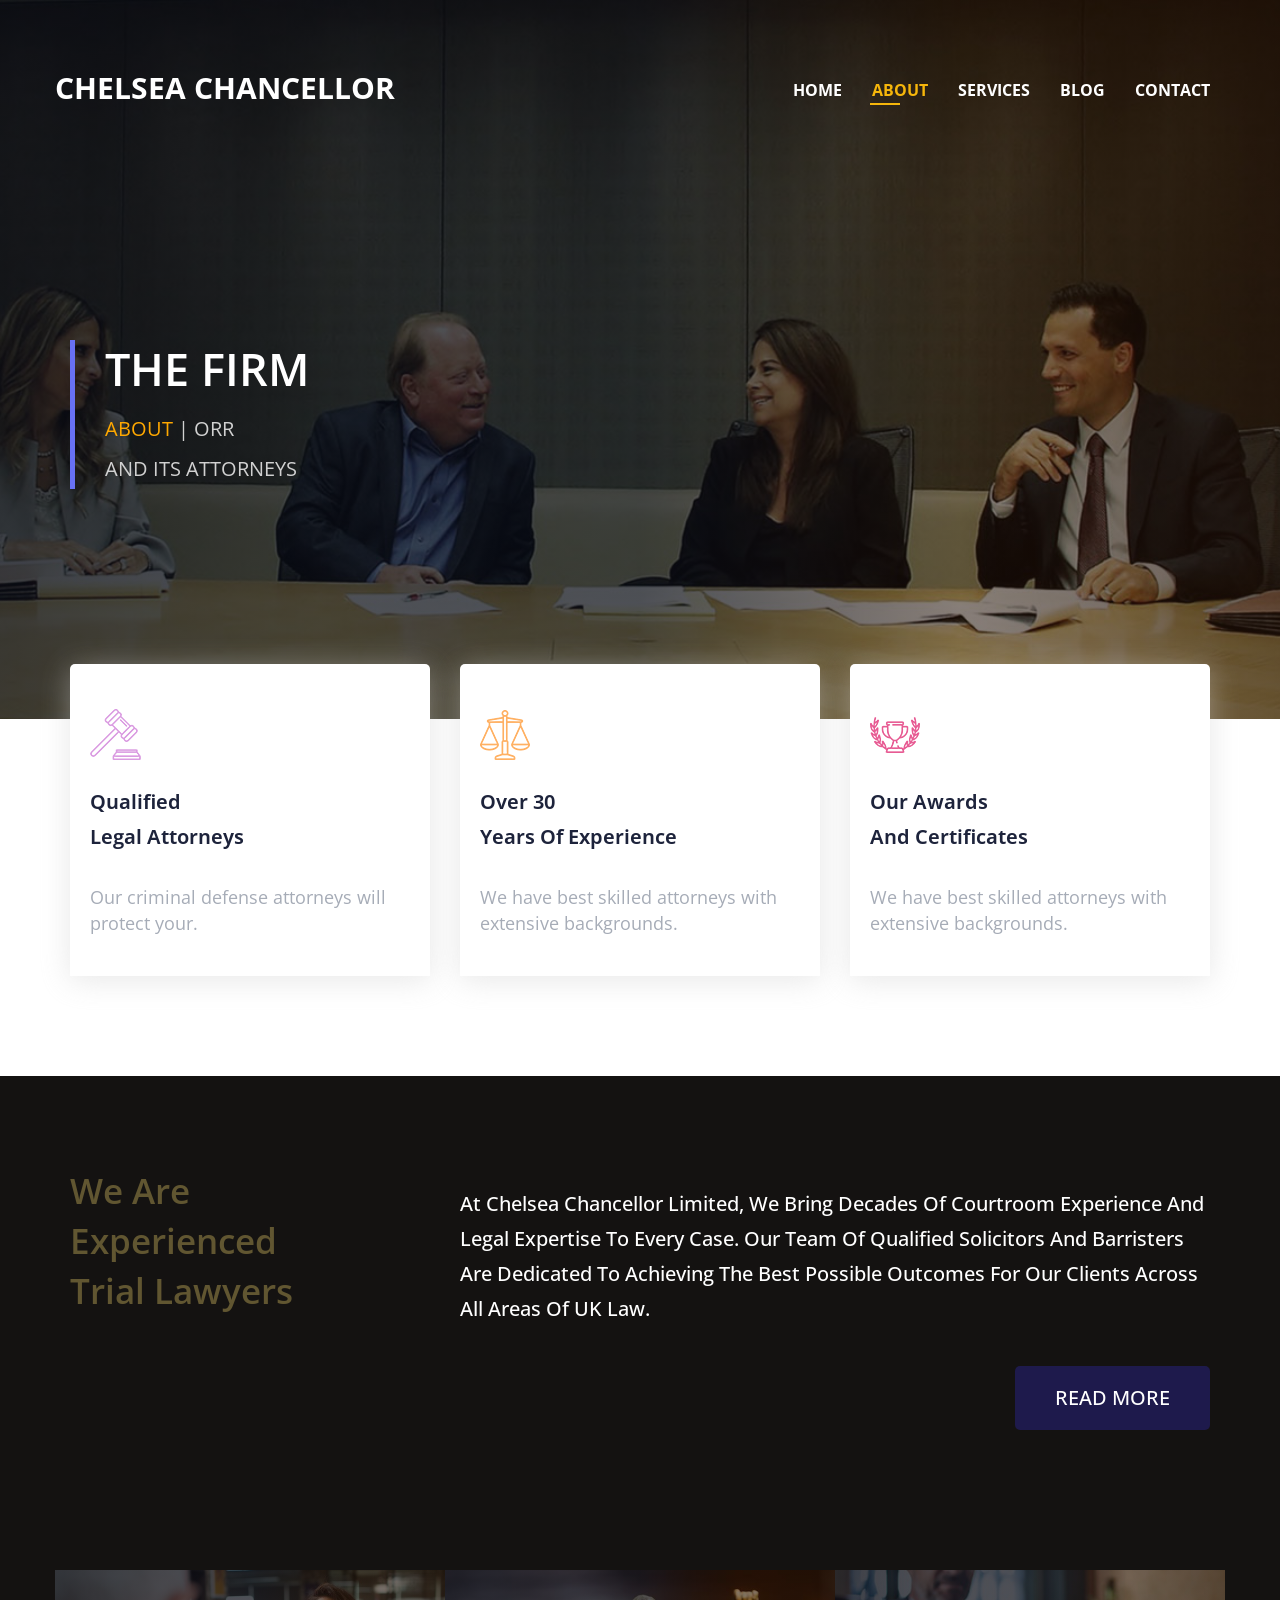
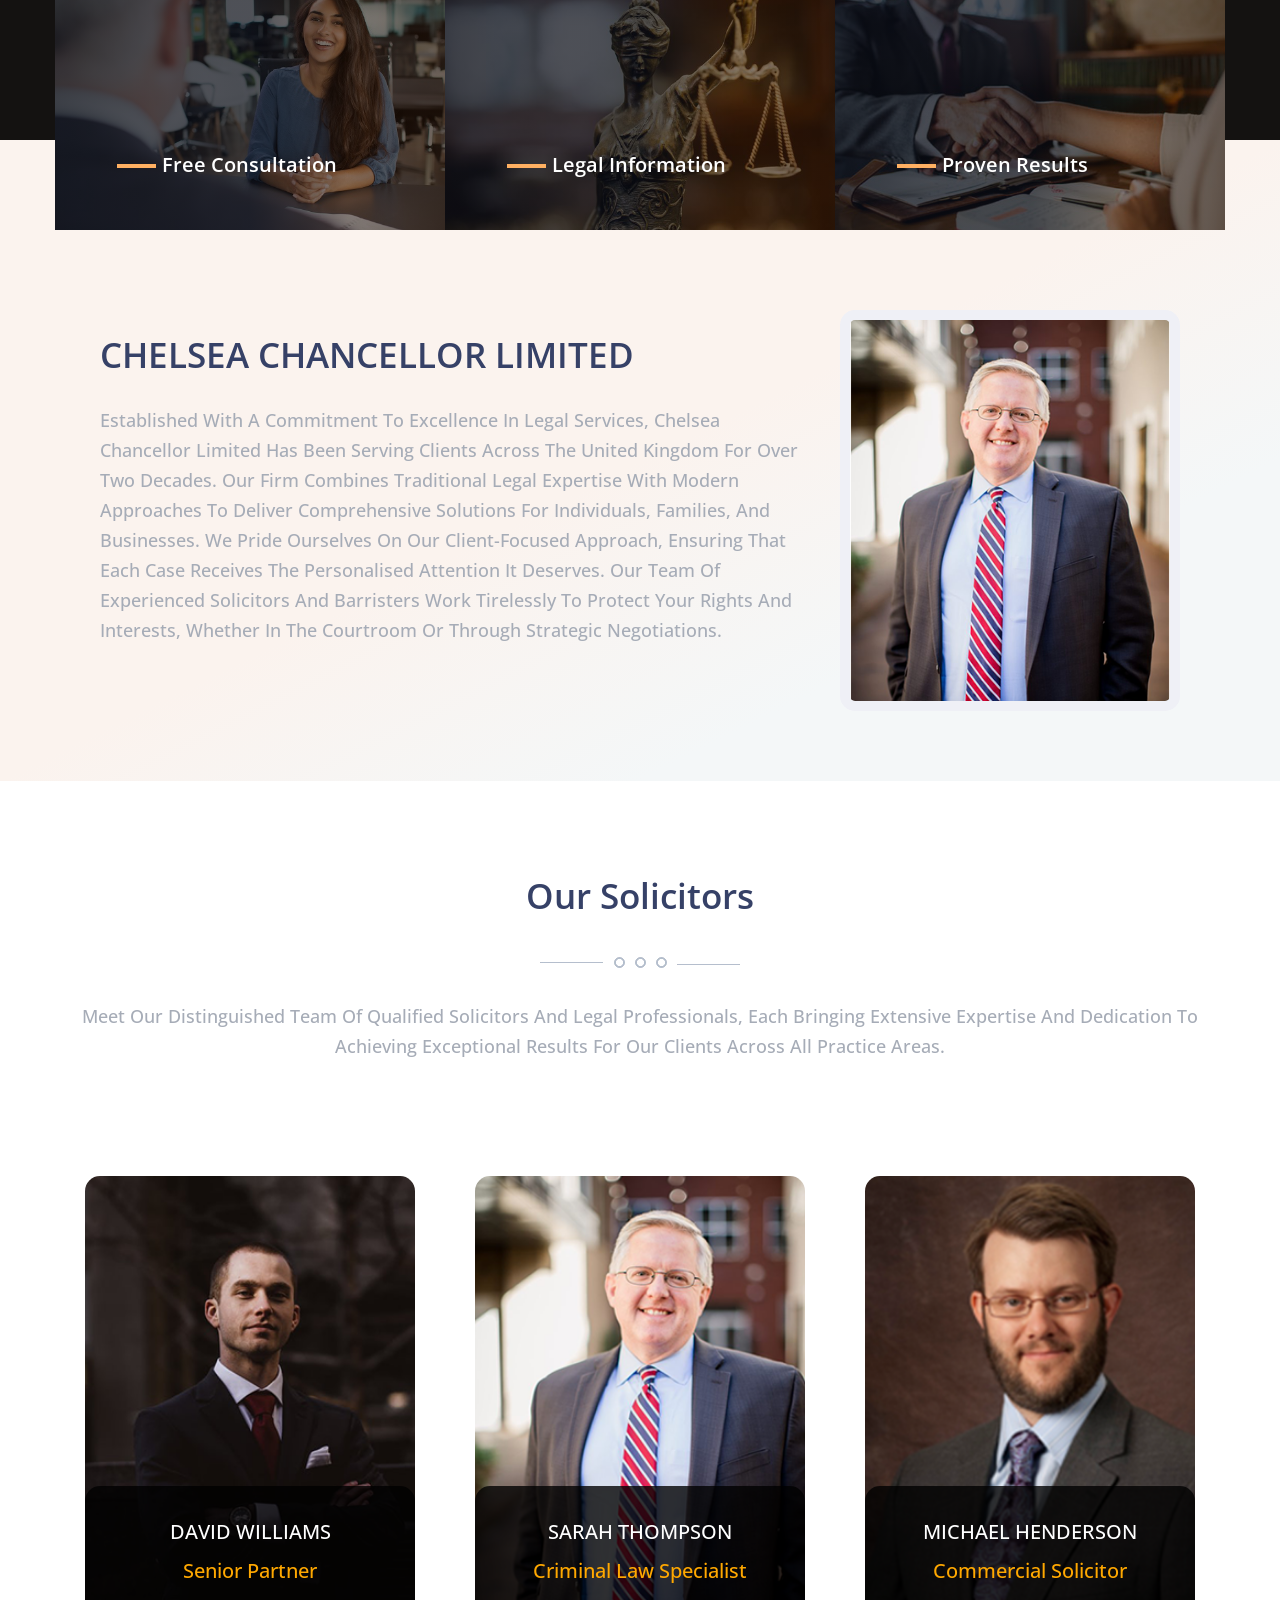
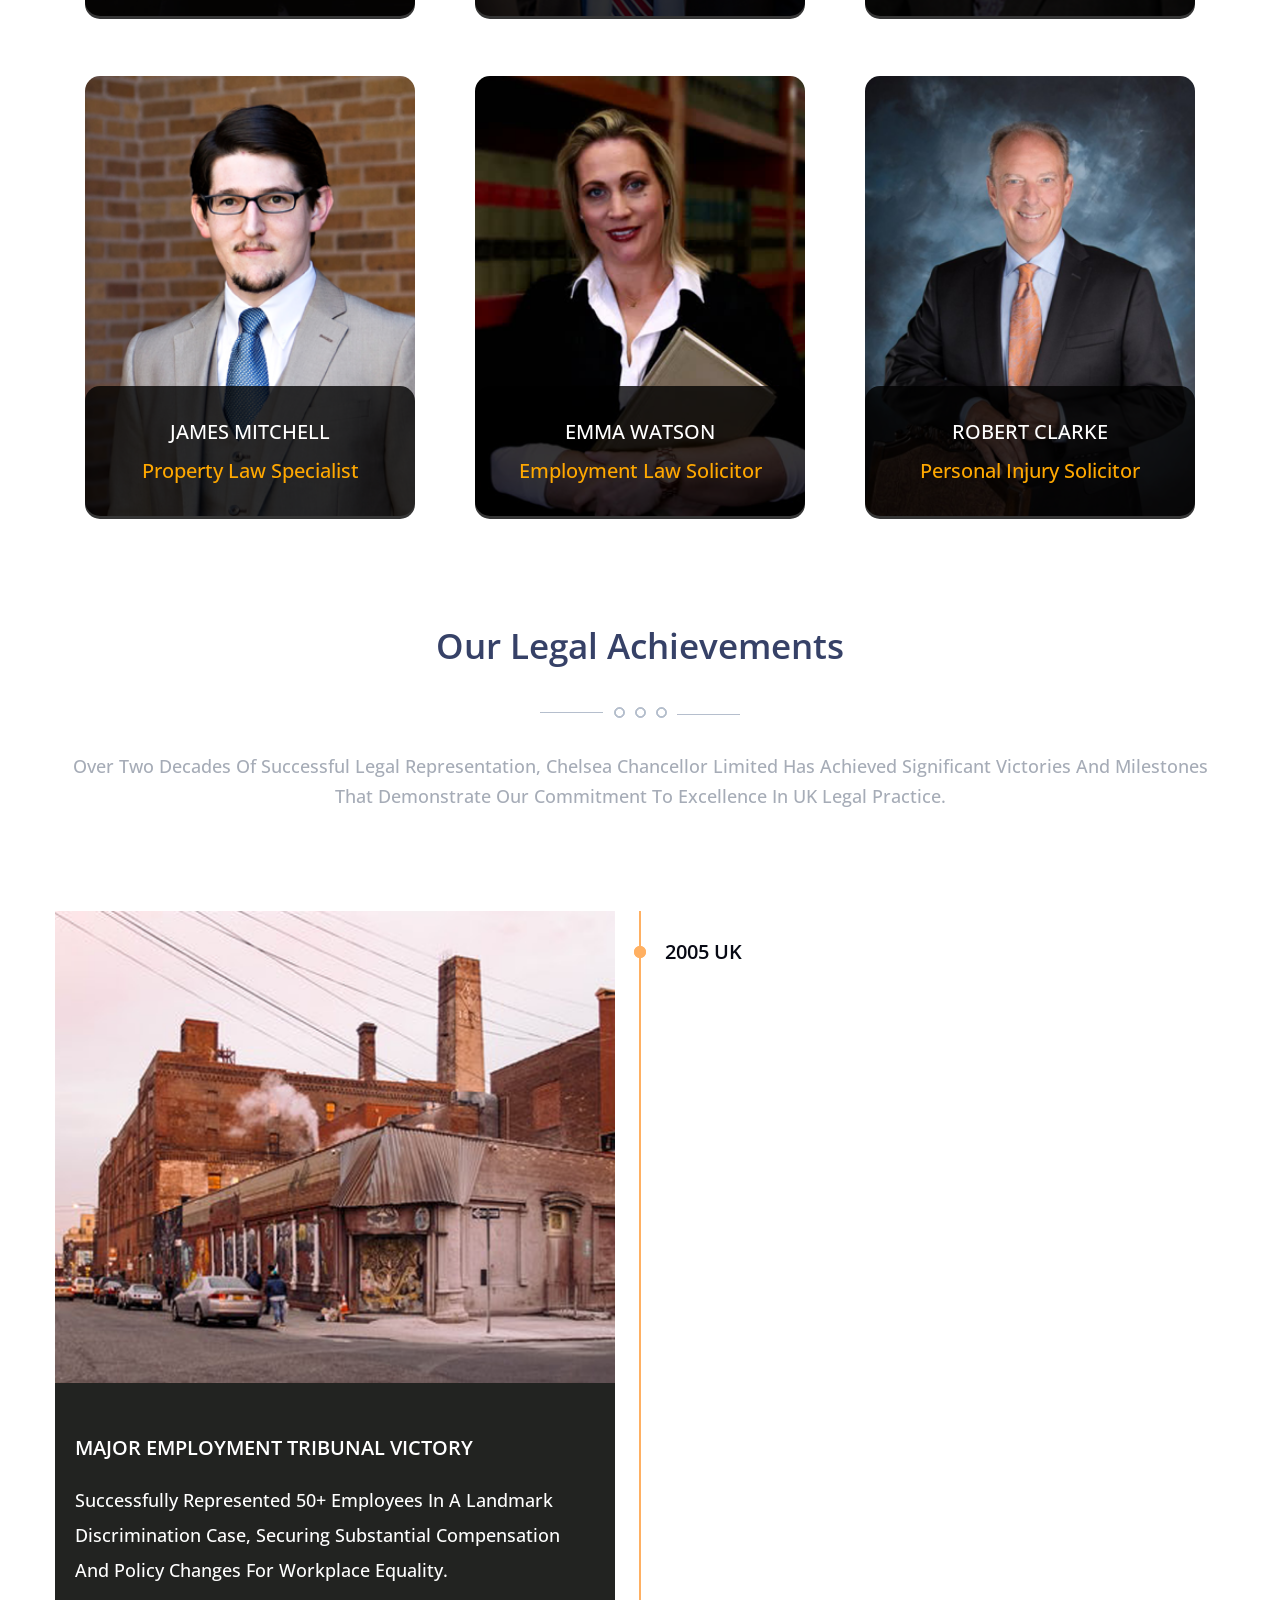
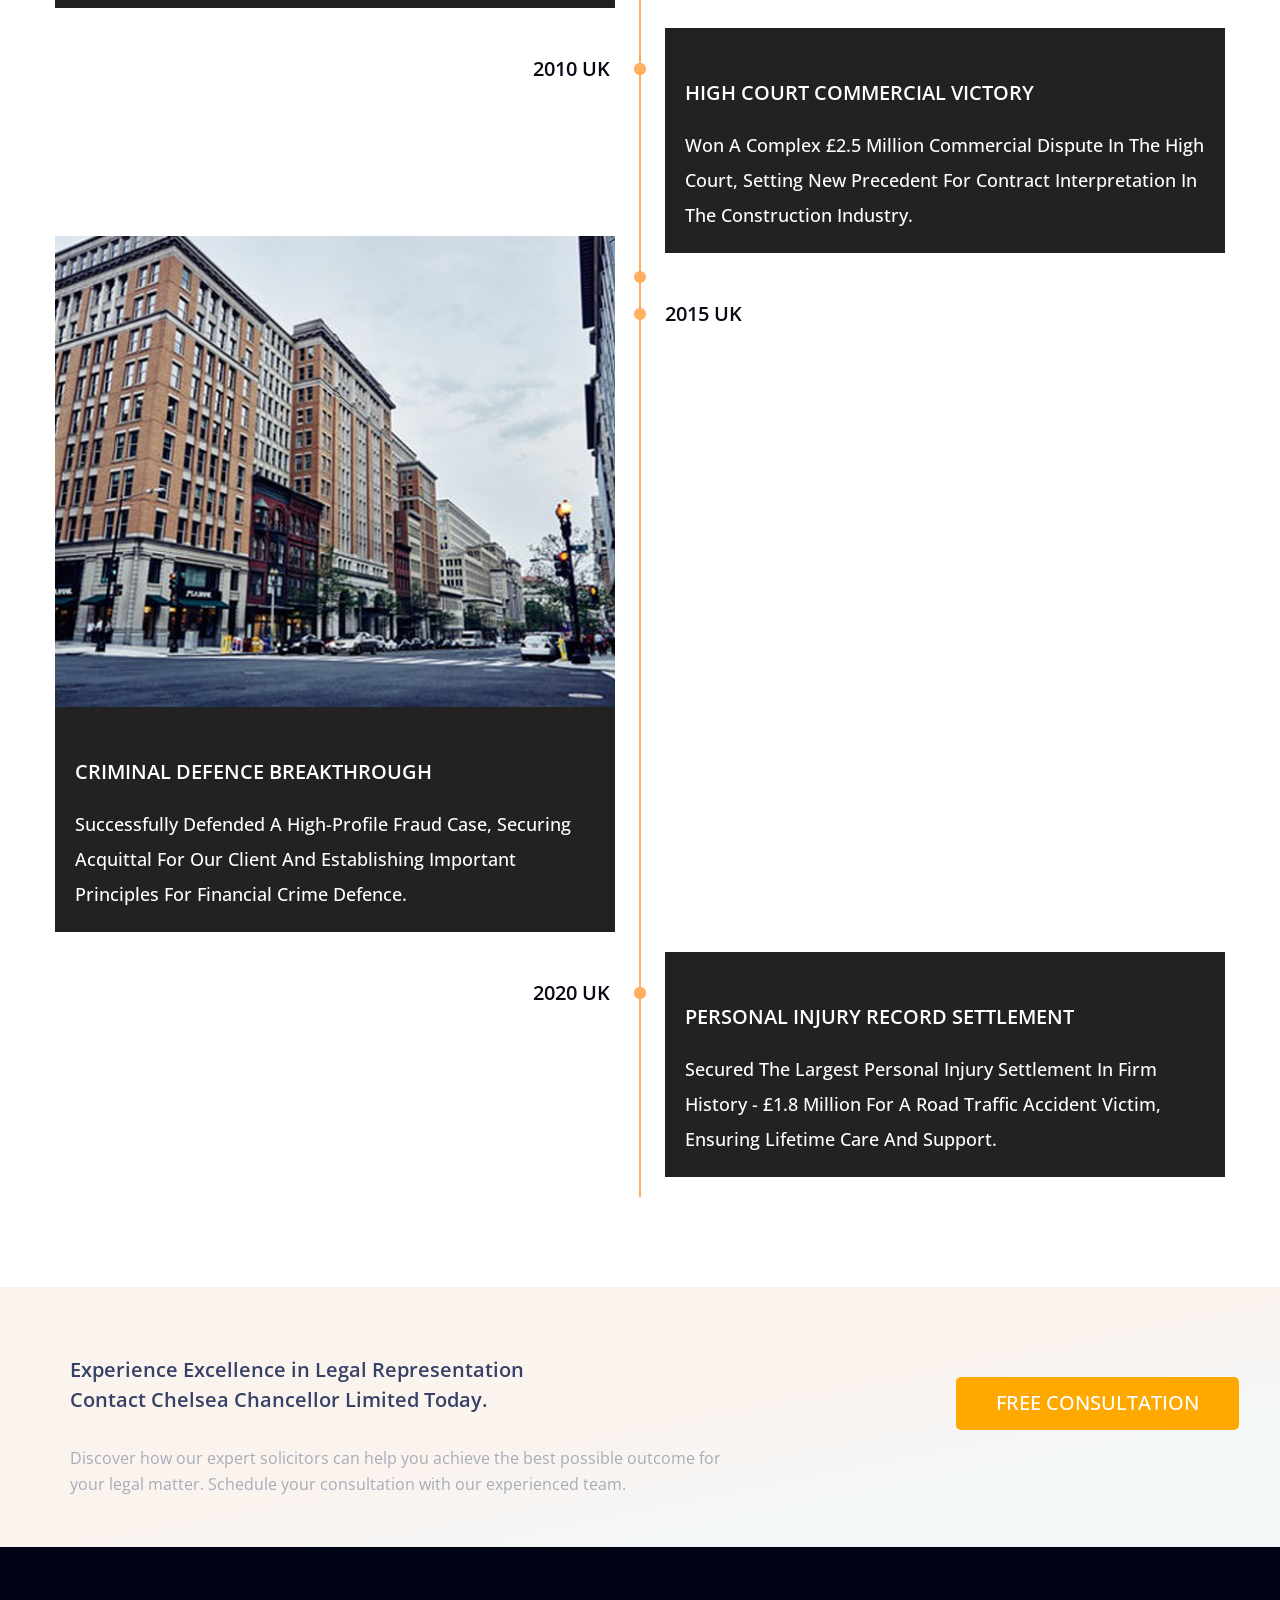
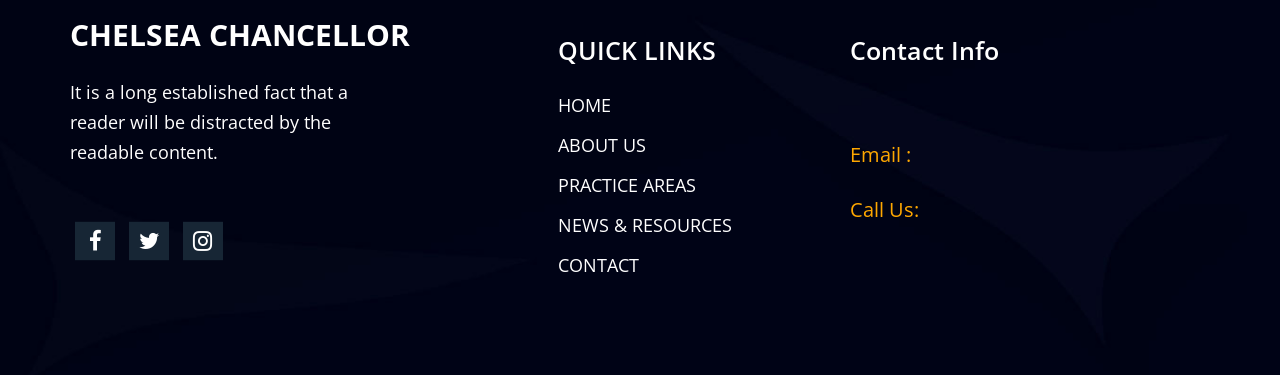
==== about.html @ 81c63d9f "25-11-2025" ====
<!DOCTYPE html>
<html lang="en">
   <head>
      <meta charset="utf-8">
      <meta http-equiv="X-UA-Compatible" content="IE=edge">
      <meta name="viewport" content="width=device-width, initial-scale=1">
      <title>About Page  </title>
      <!-- Favicon -->
      <!-- Bootstrap CSS -->
      <link href="assets/css/bootstrap.min.css" rel="stylesheet">
      <!-- Animate CSS -->
      <link href="assets/vendors/animate/animate.css" rel="stylesheet">
      <!-- Icon CSS-->
      <link rel="stylesheet" href="assets/vendors/font-awesome/css/font-awesome.min.css">
      <!-- Owlcarousel CSS-->
      <link rel="stylesheet" type="text/css" href="assets/vendors/owl_carousel/owl.carousel.css" media="all">
      <!--Template Styles CSS-->
      <link rel="stylesheet" type="text/css" href="assets/css/style.css" media="all" />
      <!-- Navigation Active Styles -->
      <link rel="stylesheet" type="text/css" href="assets/css/navigation-active.css" media="all" />
      <link href="https://fonts.googleapis.com/css?family=Open+Sans:400,400i,600,600i,700,700i,800,800i&amp;subset=cyrillic,cyrillic-ext,greek,greek-ext,latin-ext,vietnamese" rel="stylesheet">
   </head>
   <body>
      <div class="about-banner-img">
         <div class="ovrllay">
            <div id="header-placeholder"></div>
            <!-- #banner start -->
            <section id="banner" class="pb_0" >
               <div class="container ">
                  <div class="row py-70 mb_160">
                     <!-- #banner-text start -->            
                     <div id="banner-text" class="col-md-12 text-c  ">
                        <div class="left-borders">
                           <h5 class="wow fadeInUp main-about_h" data-wow-delay="0.2s" >The Firm</h5>
                           <p  class="banner-text wow fadeInUp main-h3" data-wow-delay="0.8s"><span class="c_yellow"> ABOUT </span>  | ORR <br> AND ITS ATTORNEYS</p>
                        </div>
                     </div>
                     <!-- /#banner-text End -->
                  </div>
               </div>
            </section>
         </div>
      </div>
      <!-- /#banner end -->
      <!-- #service Us Area start -->
      <div  id="about"  >
         <div class="container">
            <div class="row top_service">
               <!--#about-text start --> 
               <div class="who_we_area col-md-4 col-sm-6 wow fadeInUp">
                  <div class="service_banner green-after">
                     <div class=" wow fadeInUp">
                        <img src="assets/images/about-service1.png">
                     </div>
                     <h2 >Qualified <br>Legal Attorneys</h2>
                     <p>Our criminal defense attorneys will protect your.    </p>
                  </div>
               </div>
               <div class="who_we_area col-md-4 col-sm-6  wow fadeInUp">
                  <div class="service_banner pink-after">
                     <div class=" wow fadeInUp">
                        <img src="assets/images/about-service2.png">
                     </div>
                     <h2>Over 30 <br>
                        Years of Experience 
                     </h2>
                     <p>  We have best skilled attorneys with extensive backgrounds.   </p>
                  </div>
               </div>
               <div class="who_we_area col-md-4 col-sm-6  wow fadeInUp">
                  <div class="service_banner purple-after">
                     <div class=" wow fadeInUp">
                        <img src="assets/images/about-service3.png">
                     </div>
                     <h2 > Our Awards <br>
                        and Certificates 
                     </h2>
                     <p>  We have best skilled attorneys with extensive backgrounds.   </p>
                  </div>
               </div>
               <!--#End about-text  --> 
            </div>
         </div>
      </div>
      <!-- End service Us Area -->
      <!-- #Experienced Us Area start -->
      <div  id="about"  class="bg_Consultation pt-70">
         <div class="container">
            <div class="row  ">
               <!--#about-text start --> 
               <div class="who_we_area title text-left col-md-4 col-sm-6 col-4pad wow fadeInUp">
                  <h1 class="c_brown"> We are <br>Experienced <br>Trial Lawyers </h1>
               </div>
               <div class="who_we_area col-md-8  col-sm-6 col-4pad wow fadeInUp">
                  <p class="about-bottom-s c_f  wow fadeInUp" style="visibility: visible; animation-name: fadeInUp;">At Chelsea Chancellor Limited, we bring decades of courtroom experience and legal expertise to every case. Our team of qualified solicitors and barristers are dedicated to achieving the best possible outcomes for our clients across all areas of UK law.</p>
                  <div class="top-contact wow fadeInRight text-right" style="visibility: visible; animation-name: fadeInRight;">
                     <a type="submit" id="#services" href="#services" class="btn btn-default bg_tree wow fadeInUp  js-scroll-trigger " data-wow-delay="0.5s" style="visibility: visible; animation-delay: 0.5s; animation-name: fadeInUp;"> READ MORE</a>
                  </div>
               </div>
            </div>
            <div class="row  mt-50 bottom_service">
               <!--#about-text start --> 
               <div class="who_we_area title text-left p0 Lawyers_one col-md-4 col-sm-6  wow fadeInUp">
                  <div class="ovrllay">
                     <div class="inner_text">
                        <h1><a href="contact.html"> Free Consultation  </a> </h1>
                     </div>
                  </div>
               </div>
               <div class="who_we_area title text-left p0 Lawyers_to col-md-4 col-sm-6 wow fadeInUp">
                  <div class="ovrllay">
                     <div class="inner_text">
                        <h1><a href="contact.html">  Legal Information</a>   </h1>
                     </div>
                  </div>
               </div>
               <div class="who_we_area title text-left p0 Lawyers_tree col-md-4 col-sm-6 wow fadeInUp">
                  <div class="ovrllay">
                     <div class="inner_text">
                        <h1><a href="contact.html">  Proven Results</a>  </h1>
                     </div>
                  </div>
               </div>
            </div>
         </div>
      </div>
      <!-- #Experienced Us Area End -->
      <!-- #About Us Area start -->
      <div  id="about"  class="bg_gradient_team py-70">
         <div class="container">
            <div class="row about_row  py-40">
               <!--#about-text start --> 
               <div class="who_we_area title text-left col-md-8 col-sm-6 col-4pad wow fadeInUp">
                  <h1 class="">CHELSEA CHANCELLOR LIMITED</h1>
                  <p class="about-bottom-s  wow fadeInUp" style="visibility: visible; animation-name: fadeInUp;">Established with a commitment to excellence in legal services, Chelsea Chancellor Limited has been serving clients across the United Kingdom for over two decades. Our firm combines traditional legal expertise with modern approaches to deliver comprehensive solutions for individuals, families, and businesses. We pride ourselves on our client-focused approach, ensuring that each case receives the personalised attention it deserves. Our team of experienced solicitors and barristers work tirelessly to protect your rights and interests, whether in the courtroom or through strategic negotiations.</p>
               </div>
               <div class="who_we_area col-md-4 text-right col-sm-6 col-4pad wow fadeInUp">
                  <img src="assets/images/about-main.png" class="border_img">
               </div>
            </div>
         </div>
      </div>
      <!-- End About Us Area -->
      <!--start team Area -->
      <section class="">
         <div class="container">
            <div class="row text-center  ">
               <div class="title wow fadeInUp">
                  <h1>Our Solicitors</h1>
                  <div class="hed_img"> 
                     <img src="assets/images/headding-img.png">
                  </div>
                  <p>Meet our distinguished team of qualified solicitors and legal professionals, each bringing extensive expertise and dedication to achieving exceptional results for our clients across all practice areas.</p>
               </div>
            </div>
            <div class="row about_row ">
               <div class="col-md-4 col-sm-6 col-xs-12 wow fadeInUp">
                  <div class="blog box-radius">
                     <div class="blog-img">
                        <img src="assets/images/team-2.png" alt="">
                     </div>
                     <div class="team-content">
                        <h3>DAVID WILLIAMS</h3>
                        <p>Senior Partner</p>
                        
                     </div>
                  </div>
               </div>
               <div class="col-md-4 col-sm-6 col-xs-12 col wow fadeInUp" style="visibility: visible; animation-name: fadeInUp;">
                  <div class="blog   box-radius">
                     <div class="blog-img">
                        <img src="assets/images/team-1.png" alt="">
                     </div>
                     <div class="team-content">
                        <h3>SARAH THOMPSON</h3>
                        <p>Criminal Law Specialist</p>
                        
                     </div>
                  </div>
               </div>
               <div class="col-md-4 col-sm-6 col-xs-12 col wow fadeInUp" style="visibility: visible; animation-name: fadeInUp;">
                  <div class="blog   box-radius">
                     <div class="blog-img">
                        <img src="assets/images/team-3.png" alt="">
                     </div>
                     <div class="team-content">
                        <h3>MICHAEL HENDERSON</h3>
                        <p>Commercial Solicitor</p>
                        
                     </div>
                  </div>
               </div>
            </div>
            <div class="row about_row ">
               <div class="col-md-4 col-sm-6 col-xs-12 wow fadeInUp">
                  <div class="blog  box-radius">
                     <div class="blog-img">
                        <img src="assets/images/team-4.png" alt="">
                     </div>
                     <div class="team-content">
                        <h3>JAMES MITCHELL</h3>
                        <p>Property Law Specialist</p>
                        
                     </div>
                  </div>
               </div>
               <div class="col-md-4 col-sm-6 col-xs-12 col wow fadeInUp" style="visibility: visible; animation-name: fadeInUp;">
                  <div class="blog   box-radius">
                     <div class="blog-img">
                        <img src="assets/images/team-6.png" alt="">
                     </div>
                     <div class="team-content">
                        <h3>EMMA WATSON</h3>
                        <p>Employment Law Solicitor</p>
                        
                     </div>
                  </div>
               </div>
               <div class="col-md-4 col-sm-6 col-xs-12 col wow fadeInUp" style="visibility: visible; animation-name: fadeInUp;">
                  <div class="blog  box-radius">
                     <div class="blog-img">
                        <img src="assets/images/team-5.png" alt="">
                     </div>
                     <div class="team-content">
                        <h3>ROBERT CLARKE</h3>
                        <p>Personal Injury Solicitor</p>
                        
                     </div>
                  </div>
               </div>
            </div>
         </div>
      </section>
      <!--End team Area -->
      <!-- #The History Us Area Start -->
      <section class="">
         <div class="container">
            <div class="row text-center  ">
               <div class="title wow fadeInUp">
                  <h1>Our Legal Achievements</h1>
                  <div class="hed_img"> 
                     <img src="assets/images/headding-img.png">
                  </div>
                  <p>Over two decades of successful legal representation, Chelsea Chancellor Limited has achieved significant victories and milestones that demonstrate our commitment to excellence in UK legal practice.</p>
               </div>
            </div>
            <div class="row mt-100">
               <ul class="timeline">
                  <li  class="wow fadeInUp">
                     <div class="timeline-badge">
                        <a><i class="fa fa-circle" id=""></i></a>
                     </div>
                     <div class="timeline-panel">
                        <div class="timeline-body">
                           <img src="assets/images/timeline3.png">
                           
                        </div>
                        <div class="timeline-footer">
                           <h1>
                              Major Employment Tribunal Victory  
                           </h1>
                           <p class="c_f">Successfully represented 50+ employees in a landmark discrimination case, securing substantial compensation and policy changes for workplace equality.</p>
                        </div>
                     </div>
                  </li>
                  <li class="timeline-inverted wow fadeInUp">
                     <div class="timeline-badge">
                        <a><i class="fa fa-circle invert" id=""></i></a>
                     </div>
                     <div class="timeline-panel">
                        <div class="timeline-body">
                          
                           <p class="img_left">2005 UK</p>
                        </div>
                        
                     </div>
                  </li>
                  <li class="wow fadeInUp">
                     <div class="timeline-badge">
                        <a><i class="fa fa-circle" id=""></i></a>
                     </div>
                     <div class="timeline-panel">
                        <div class="timeline-body">
                         
                           <p class="img_top">2010 UK</p>
                        </div>
                        
                     </div>
                  </li>
                  <li class="timeline-inverted  wow fadeInUp">
                     <div class="timeline-badge">
                        <a><i class="fa fa-circle invert" id=""></i></a>
                     </div>
                     <div class="timeline-panel">
                        
                        <div class="timeline-footer">
                           <h1>High Court Commercial Victory</h1>
                           <p class="c_f">Won a complex £2.5 million commercial dispute in the High Court, setting new precedent for contract interpretation in the construction industry.</p>
                        </div>
                     </div>
                  </li>

                   <li  class="wow fadeInUp mt_560">
                     <div class="timeline-badge">
                        <a><i class="fa fa-circle" id=""></i></a>
                     </div>
                    <div class="timeline-panel">
                        <div class="timeline-body">
                           <img src="assets/images/timeline4.png">
                         
                        </div>
                        <div class="timeline-footer">
                           <h1>Criminal Defence Breakthrough</h1>
                           <p class="c_f">Successfully defended a high-profile fraud case, securing acquittal for our client and establishing important principles for financial crime defence.</p>
                        </div>
                     </div>
                  </li>
                  <li class="timeline-inverted wow fadeInUp">
                     <div class="timeline-badge">
                        <a><i class="fa fa-circle invert" id=""></i></a>
                     </div>
                     <div class="timeline-panel">
                        <div class="timeline-body">
                          
                           <p class="img_left">2015 UK</p>
                        </div>
                        
                     </div>
                  </li>

 <li class="wow fadeInUp">
                     <div class="timeline-badge">
                        <a><i class="fa fa-circle" id=""></i></a>
                     </div>
                     <div class="timeline-panel">
                        <div class="timeline-body">
                         
                           <p class="img_top">2020 UK</p>
                        </div>
                        
                     </div>
                  </li>
                  <li class="timeline-inverted  wow fadeInUp">
                     <div class="timeline-badge">
                        <a><i class="fa fa-circle invert" id=""></i></a>
                     </div>
                     <div class="timeline-panel">
                        
                        <div class="timeline-footer">
                           <h1>Personal Injury Record Settlement</h1>
                           <p class="c_f">Secured the largest personal injury settlement in firm history - £1.8 million for a road traffic accident victim, ensuring lifetime care and support.</p>
                        </div>
                     </div>
                  </li>
                  <li class="clearfix no-float"></li>
               </ul>
            </div>
         </div>
      </section>
      <!-- #History Us Area End -->
      <div class="our_partners_area bg_gradient_team">
         <div class="book_now_aera ">
            <div class="container">
               <div class="row book_now">
                  <div class="col-md-7 booking_text">
                     <h4>Experience Excellence in Legal Representation<br> Contact Chelsea Chancellor Limited Today.
                     </h4>
                     <p>Discover how our expert solicitors can help you achieve the best possible outcome for your legal matter. Schedule your consultation with our experienced team.</p>
                  </div>
                  <div class="col-md-5 p0 book_bottun">
                     <div class="col-md-5">
                     </div>
                     <div class="col-md-7">
                        <div class="top-banner wow fadeInRight text-left" style="visibility: visible; animation-name: fadeInRight;">
                           <a href="contact.html" class="btn btn-primary radius-50  wow fadeInUp  js-scroll-trigger" data-wow-delay="0.5s" style="visibility: visible; animation-delay: 0.5s; animation-name: fadeInUp;">Free Consultation</a>
                        </div>
                     </div>
                  </div>
               </div>
            </div>
         </div>
      </div>
      <!--#start Our footer Area -->
      <div id="footer-placeholder"></div>
      <!-- jQuery JS -->
      <script src="assets/js/jquery-1.12.0.min.js"></script>
      <!-- Bootstrap JS -->
      <script src="assets/js/bootstrap.min.js"></script>
   
      <!-- Animate JS -->
      <script src="assets/vendors/animate/wow.min.js"></script>
      <!-- Owlcarousel JS -->
      <script src="assets/vendors/owl_carousel/owl.carousel.min.js"></script>
      <!-- Stellar JS -->
      <!-- Theme JS -->
      <script src="assets/js/theme.min.js"></script>
      <!-- Components Loader JS -->
      <script src="assets/js/components-loader.js"></script>
   </body>
</html>
---- assets/css/style.css ----
/*Color Variables*/
::selection {
    background-color:#99a9bb;
    color: #FFF
}

/*----------------------------------
   1.Start button
------------------------------------*/
.btn{
padding: 18px 40px;
    font-size: 20px;
    font-weight: 500;
    border-radius: 0px;
      display: inline-block;
    border: 0;
     text-transform: uppercase;
     text-decoration: none !important;

}

.btn-default {
   background: #4a53dd !important;
    color: #fff !important;
    border-radius: 5px;
}

.btn-default:hover {
    color: #fff !important;
    background:#ffa800 !important; 
   
}

.btn-primary {
   background: #ffa800 !important;
    color: #fff !important;
    border-radius: 5px;
  }
   
.btn-primary:hover{
    color: #fff !important;
    border-radius:5px;
    background:#4a53dd !important;
}
.radius-50{
  border-radius: 5px !important;
  padding: 12px 40px !important;
}
a:before, a:after, .btn:before, .btn:after, button:before, button:after {
    transition: all 300ms linear 0s;
}


a {
      color: #fff !important;
    text-decoration: none !important;
}

/*----------------------------------
   End button
------------------------------------*/

/*----------------------------------
   2. Headings
------------------------------------*/

/* Section Title*/
.title {
  text-align: center;
  text-transform: uppercase;
}
.title h2  {
    font-size: 30px;
    color: #99a9bb;
 
    font-weight: 550;
    text-transform: capitalize;
}
.pt_banner_30{
  padding-top: 35px !important;
}



.title h4 {

  color: #555555;
  padding-top: 55px;
}
.subtitle h2 {

  color: #222222;
  text-transform: uppercase;
  position: relative;
  margin-bottom: 20px;
}





/*----------------------------------
   4.Prefix Styles
------------------------------------*/
/*Prefix Styles*/
.m0 {
  margin: 0px;
}

.p0 {
  padding:0px;
}

body {
 font-family: 'Open Sans', sans-serif;
  /*Section Fix*/
}

body p {
  font-family: 'Open Sans', sans-serif;
  line-height: 26px;
  color: #555555;
  font-size: 16px;
  margin: 0;
}
body section.row, body header.row, body footer.row {
  margin: 0;
  font-family: 'Open Sans', sans-serif;
}

/*Ancore*/
a, .btn, button {
  outline: none;
  transition: all 300ms linear 0s;
}
a:before, a:after, .btn:before, .btn:after, button:before, button:after {
  transition: all 300ms linear 0s;
}
a:focus, a:hover, .btn:focus, .btn:hover, button:focus, button:hover {
  outline: none;
  text-decoration: none;
  transition: all 300ms linear 0s;
}
.h1, .h2, .h3, .h4, .h5, .h6, h1, h2, h3, h4, h5, h6 {
    font-weight: 700;
}

blockquote {
    display: block;
    -webkit-margin-before: 1em;
    -webkit-margin-after: 1em;
    -webkit-margin-start: 40px;
    -webkit-margin-end: 40px;
}
blockquote, q {
    position: relative;
    padding: 4rem 3rem 3rem;
    text-align: center;
    font-size: 2rem;
    line-height: 1.88;
    border: 1px double rgba(0,0,0,.1);
    margin: 6rem 0;
    display: block;
}
thead, th, td {
    border: 1px solid black;
    padding: 10px;
}
ul li {
    line-height: 30px;
}
ol li {
    line-height: 30px;
}
strong {
    font-weight: 600;
    line-height: 35px;
}
tbody a{
  color:#337ab7 !important;
}
dd, dt {
    line-height: 2.428571;
    }
   
/*--------------------------------------------------*/


/* Header Aera */


.header_aera {
  background:no-repeat !important;
  border-radius: 0;
  border: 0;
  margin: 0;
  
  
      padding: 70px 0px;
  width: 100%;
  z-index: 9999;
  top: 0;
 
}

.header_aera .show {
  height: 80px;
  border-bottom: 1px solid transparent;
}
.header_aera .navbar-header .navbar-brand {
  padding-top:0px !important;
  text-transform:uppercase;
}
.header_aera .navbar-header .navbar-brand img {
  max-width: 100%;
}
.header_aera .navbar-collapse .navbar-nav.navbar-right li a {
  
    text-transform: uppercase;
    padding: 0;
    font-family: 'Open Sans', sans-serif;
    padding-left: 30px;
    color: #fff !important;
    font-size: 16px;
    font-weight: 700;

}
.header_aera .navbar-collapse .navbar-nav.navbar-right li a:hover, .header_aera .navbar-collapse .navbar-nav.navbar-right li a:focus {
  color: #f6b60b;
}
.header_aera .navbar-collapse .navbar-nav.navbar-right li .nav_searchFrom {
  width: 100px;
  background: #f6b60b;
  color: #fff;
  padding: 0;
  text-align: center;
  margin-left: 15px;
}
.header_aera .navbar-collapse .navbar-nav.navbar-right li .nav_searchFrom:hover, .header_aera .navbar-collapse .navbar-nav.navbar-right li .nav_searchFrom:focus {
  color: #222222;
}


.header_aera .navbar-collapse .navbar-nav.navbar-right li.submenu ul li {
  display: block;
}
.header_aera .navbar-collapse .navbar-nav.navbar-right li.submenu ul li a {
  line-height: normal;
  padding: 12px 8px;
  display: block;
}
.header_aera .navbar-collapse .navbar-nav.navbar-right li.submenu ul:before {
  content: "";
  width: 100%;
  height: 5px;
  background: #222222;
  position: absolute;
  top: 0px;
  transform: translateZ(0);
  backface-visibility: hidden;
  transform: scaleX(0);
  transform-origin: 0 50%;
  transition: all 800ms ease-in-out;
}
.header_aera .navbar-collapse .navbar-nav.navbar-right li.submenu ul:after {
  content: "";
  width: 100%;
  height: 5px;
  position: absolute;
  bottom: 0px;
  background: #222222;
  transform: translateZ(0);
  backface-visibility: hidden;
  transform: scaleX(0);
  transform-origin: 100% 50%;
  transition: all 800ms ease-in-out;
}
@media (min-width: 768px) {
  .header_aera .navbar-collapse .navbar-nav.navbar-right li:hover.submenu ul {
    transform: rotateX(0deg);
  }
  .header_aera .navbar-collapse .navbar-nav.navbar-right li:hover.submenu ul:before {
    transform: scaleX(1);
  }
  .header_aera .navbar-collapse .navbar-nav.navbar-right li:hover.submenu ul:after {
    transform: scaleX(1);
  }
}

/* End Header Aera */
/* End header area 2 */
.header_aera_tow {
  background-color: transparent;
  position: relative;
  box-shadow: none;
}
.header_aera_tow .navbar_right_fulid {
  background: #fff;
  height: 100px;
  padding-left: 20px;
  box-shadow: 0px 0px 40px 0px rgba(21, 47, 95, 0.2);
}
.header_aera_tow .navbar_right_fulid:after {
  content: "";
  position: absolute;
  right: 0;
  height: 100px;
  background: #fff;
  width: 30%;
  z-index: -1;
  box-shadow: 0px 0px 40px 0px rgba(21, 47, 95, 0.2);
}
.header_aera_tow .navbar_right_fulid ul.nav.navbar-nav.navbar-right {
  margin-right: 0;
}

.navbar-default .navbar-nav > .open > a, .navbar-default .navbar-nav > .open > a:focus, .navbar-default .navbar-nav > .open > a:hover {
  background-color: transparent;
}

/* header area 2 */
/*--------------------------------------------------*/



/*start banner area 1*/
/*--------------------------------------------------*/
.title-left h1{
    font-size: 35px;
    font-weight: 700;
    color: #364167;
        line-height: 50px;
    text-transform: capitalize;
}
  
.bg-banner-img{
 
    background: rgba(255,255,255,0);
    background-image: url(../images/banner-img.jpg);
    background-repeat: no-repeat;
    background-position: center bottom;
    -webkit-background-size: cover;
    -moz-background-size: cover;
    -o-background-size: cover;
    background-size: cover;
}
.bg_free_img{
    background-image: url(../images/banner-bg-bottom.png);
    background-repeat: no-repeat;
    background-position: center top;
    -webkit-background-size: cover;
    -moz-background-size: cover;
    -o-background-size: cover;
    background-size: cover;
}
.about-banner-img{
  background: rgba(255,255,255,0);
    background-image: url(../images/about-banner-img.jpg);
    background-repeat: no-repeat;
    background-position: center bottom;
    -webkit-background-size: cover;
    -moz-background-size: cover;
    -o-background-size: cover;
    background-size: cover;
}


.service-banner-img{
  background: rgba(255,255,255,0);
    background-image: url(../images/service-banner-img.jpg);
    background-repeat: no-repeat;
    background-position: center bottom;
    -webkit-background-size: cover;
    -moz-background-size: cover;
    -o-background-size: cover;
    background-size: cover;
}
  
.mb-90{
  padding-bottom:140px;

}
.PB_100{
  padding-bottom: 130PX;
}
.py-90{
  padding: 90px 0px;
}
.color-gray{
  color:#dedede;
}
.pb_0{
  padding-bottom: 0px !important;
}



.ovrllay{
    position: relative;
    left: 0;
    top: 0;
    bottom: 0;
    width: 100%;
    height: 100%;
    right: 0;
    background-image: linear-gradient(to right ,#0a0d16c9,#0a0d16b8,#0a0d16b8,#2211078a,#221107ab)!important;

}
.ovrllay-bottom {
    position: relative;
    left: 0;
    top: 0;
    bottom: 0;
    width: 100%;
    height: 100%;
    right: 0;
    background: #000000cf;
}
img{
    vertical-align: middle;
    max-width: 100%;
}
.shap_top{
    font-size: 30px;
    font-weight: 600;
    color: #fff;
    padding-bottom: 30px;
}
.all-text {
    padding: 108px 50px;
}
.shap_bottom{
    font-size: 20px;
    line-height: 30px;
    color: #fff;
}

.left-borders {
    border-left: 5px solid #6871f4;
    padding-left: 30px;
}
.banner-text{
   text-align: left;
    font-size: 20px;
    color: #d1d1d1;
    line-height: 40px;
}
.py-70{
  padding: 70px 0px;
}
.mb-60{
  margin-bottom: 60px;
}



.Attorneys li h1{
    font-size: 20px;
    color: #1c233b;
    font-weight: 600;
    text-transform: uppercase;
}
.Attorneys li{
float: left;
width: 70%;
}
.Attorney li{
float: left;
width:30%;
}
.Attorneys li p{
    font-size: 18px;
    color: #a6acb7;
    line-height: 30px;
        padding-bottom: 30px; 
}

/* DivTable.com */
.divTable{
    display: table;
    width: 100%;
}
.divTableRow {
    display: table-row;
}
.divTableHeading {

    display: table-header-group;
}
.divTableCell, .divTableHead {
   display: table-cell;
    vertical-align: middle;
}
.divTableHeading {
 
    display: table-header-group;
    font-weight: bold;
}
.divTableFoot {
    display: table-footer-group;
    font-weight: bold;
}
.divTableBody {
    display: table-row-group;
}
/*End banner area 1*/
/*--------------------------------------------------*/

/*start servise area */
/*--------------------------------------------------*/
.servise-top{
    text-align: center;
    visibility: visible;
    animation-name: fadeInUp;
    line-height: 80px;
    margin-bottom: 20px;
}
.unify{
    font-weight: 700;
    font-size: 22px;
    text-align: center;
    margin: 25px 0 15px 0;
    text-transform: uppercase;
    line-height: 28px;
    color: #333;
    transition: all 0.3s ease;
}

.button-s{
    display: inline-flex;
    align-items: center;
    font-size: 14px;
    color: #667eea !important;
    background: linear-gradient(45deg, #667eea, #764ba2);
    color: #fff !important;
    font-weight: 600;
    padding: 12px 25px;
    border-radius: 25px;
    text-decoration: none !important;
    text-transform: uppercase;
    letter-spacing: 0.5px;
    transition: all 0.3s ease;
    border: none;
    outline: none;
}

.button-s:hover {
    background: linear-gradient(45deg, #764ba2, #667eea);
    transform: translateY(-2px);
    box-shadow: 0 5px 15px rgba(102, 126, 234, 0.3);
    color: #fff !important;
}

.button-s::after {
    content: '→';
    margin-left: 8px;
    transition: transform 0.3s ease;
}

.button-s:hover::after {
    transform: translateX(3px);
}

/* Modern service card image styling */
.service-1 .servise-top {
    margin-bottom: 25px;
    position: relative;
}

.service-1 .servise-top img {
    width: 70px;
    height: 70px;
    filter: drop-shadow(0 5px 15px rgba(0,0,0,0.1));
    transition: all 0.3s ease;
}

.button-div{
    margin-top: 25px;
}

.service-1{
    padding: 40px 25px;
    background: rgba(255, 255, 255, 0.95);
    backdrop-filter: blur(10px);
    border: 1px solid rgba(255, 255, 255, 0.3);
    transition: all 0.4s ease;
    text-align: center;
    border-radius: 20px;
    position: relative;
    overflow: hidden;
    box-shadow: 0 10px 30px rgba(0, 0, 0, 0.1);
    margin-bottom: 20px;
}

/* Modern gradient accent bar */
.service-1::before {
    content: '';
    position: absolute;
    top: 0;
    left: -100%;
    width: 100%;
    height: 4px;
    transition: all 0.4s ease;
}

.service-1.green-after::before {
    background: linear-gradient(90deg, #667eea, #764ba2);
}

.service-1.pink-after::before {
    background: linear-gradient(90deg, #ff6b6b, #ffa726);
}

.service-1.purple-after::before {
    background: linear-gradient(90deg, #764ba2, #f093fb);
}

.service-s{
      box-shadow: 0px 10px 40px rgba(0,0,0,0.1);
    padding: 40px 25px;
    background: #fff;
    transition: all 0.4s ease;
    text-align: center;
    border-radius: 15px;
    position: relative;
    overflow: hidden;
    border: 1px solid rgba(255,255,255,0.2);
}

.service-s::before {
    content: '';
    position: absolute;
    top: 0;
    left: -100%;
    width: 100%;
    height: 4px;
    background: linear-gradient(90deg, #667eea, #764ba2);
    transition: all 0.4s ease;
}

.service-s:hover::before {
    left: 0;
}

.service-s:hover{
    box-shadow: 0px 20px 60px rgba(0,0,0,0.15);
    transform: translateY(-10px);
    background: #fff;
}

.service-s .servise-top {
    margin-bottom: 25px;
    position: relative;
}

.service-s .servise-top img {
    width: 70px;
    height: 70px;
    filter: drop-shadow(0 5px 15px rgba(0,0,0,0.1));
    transition: all 0.3s ease;
}

.service-s:hover .servise-top img {
    transform: scale(1.1);
}
.Practice{
    font-weight: 700;
    font-size: 22px;
    text-align: center;
    margin: 20px 0 15px 0;
    text-transform: capitalize;
    line-height: 30px;
    color: #333;
    transition: all 0.3s ease;
}

.service-s:hover .Practice {
    color: #667eea;
}

.bottom-s{
    font-size: 16px;
    line-height: 1.6;
    color: #666;
    margin-bottom: 25px;
    transition: all 0.3s ease;
}

.service-s:hover .bottom-s {
    color: #555;
}

.button-buttom{
    display: inline-flex;
    align-items: center;
    background: linear-gradient(45deg, #667eea, #764ba2);
    color: #fff !important;
    padding: 12px 25px;
    border-radius: 25px;
    text-decoration: none !important;
    font-weight: 600;
    transition: all 0.3s ease;
    text-transform: uppercase;
    letter-spacing: 0.5px;
    font-size: 14px;
    border: none;
    outline: none;
}

.button-buttom:hover {
    background: linear-gradient(45deg, #764ba2, #667eea);
    transform: translateY(-2px);
    box-shadow: 0 5px 15px rgba(102, 126, 234, 0.3);
    color: #fff !important;
}

.button-buttom::after {
    content: '→';
    margin-left: 8px;
    transition: transform 0.3s ease;
}

.button-buttom:hover::after {
    transform: translateX(3px);
}

.service-1:hover{
    background: rgba(255, 255, 255, 1);
    box-shadow: 0 20px 60px rgba(0, 0, 0, 0.15);
    transform: translateY(-10px);
}

.service-1:hover::before {
    left: 0;
}

.service-1:hover .button-s{
    color: #667eea !important;
    transform: translateY(-2px);
}

.service-1:hover .unify{
    color: #667eea !important;
}

.service-1:hover .servise-top img {
    transform: scale(1.1);
}
/* Remove old bottom border styling - now using top gradient bars */





.c_yellow{
  color: #ffa800 !important;
}
.btn_yellow{
  background: #ffa800 !important;
}
.contact-map{
        box-shadow: 0px 6px 21px -5px #d3d3d3;
   background:#edf6fb;
    border-radius: 10px;
    transition-duration: 1s;
    float: left;
}
.section-heading.left {
    margin-bottom: 30px;
    text-align: left;
}
.section-heading h4 {
    font-size: 30px;
    line-height: normal;
        position: relative;
        padding-bottom: 20px;
}
.btn-free {
  margin: 60px 0px;
}
.section-heading h4:after {
    content: '';
    display: block;
    width: 100px;
    height: 2px;
    background: #504cf5;
    margin: 0 auto;
    position: absolute;
    left: 0;
    right: 0;
    bottom: 0;
    margin:0px;

}
.top-contact{
  margin-top:20px;
}

.contact-info-section h4 {
    color: #232323;
    font-size: 18px;
    font-weight: 500;
    margin-bottom: 15px;
    line-height: normal;
}
.contact-info-section p {
    color: #999;
    font-size: 15px;
    font-weight: 400;
    margin: 0;
}
.contact-info-section {
    border-bottom: 1px solid #ececec;
    padding: 25px 0;
    margin-bottom: 0;
    -webkit-transition-duration: .5s;
    transition-duration: .5s;
}
.contact-info-section h4 {
    color: #232323;
    font-size: 18px;
    font-weight: 500;
    margin-bottom: 15px;
    line-height: normal;
}
.no-margin-bottom {
    margin-bottom: 0 !important;
    padding-left: 0px !important;
}
.list-style-1 li {
    padding: 5px 0;
}
.contact-info-section p {
    color: #999;
    font-size: 15px;
    font-weight: 400;
    margin: 0;
}
.contact-info-section i {
    width: 25px;
    height: 25px;
    padding-top: 7px;
    border-radius: 50%;
    background: #47588f;
    color: #fff;
    font-size: 12px;
    margin-right: 5px;
    line-height: 11px;
}
strong {
    font-weight: 600;
}
.list-style-2 {
    list-style: none;
    margin: 0;
    padding: 0;
}
.list-style-2 li {
    position: relative;
    padding: 0 0 0 12px;
    margin: 0 0 9px 0;
}
.list-style-2 li:before {
    content: "";
    width: 5px;
    height: 1px;
    background-color: #232323;
    position: absolute;
    top: 12px;
    left: 0;
}
input,
select {
    border: 1px solid #d1d1d1;
    font-size: 14px;
    padding: 8px 15px;
    width: 100%;
    margin: 0 0 15px 0;
    max-width: 100%;
    resize: none;
    height: 50px;
}
textarea{
    border: 1px solid #d1d1d1;
    font-size: 14px;
    padding: 8px 15px;
    width: 100%;
    margin: 0 0 15px 0;
    max-width: 100%;
    resize: none;
    height: 200px;
}

input[type="button"],
input[type="text"],
input[type="email"],
input[type="search"],
input[type="password"],
textarea,
input[type="submit"] {
    -webkit-appearance: none;
    outline: none

}

input:focus,
textarea:focus {
    border-color: #585858;
    outline: none
}

input[type="button"]:focus {
    outline: none
}

select::-ms-expand {
    display: none
}

iframe {
    border: 0
}
.padding-30px-left {
    padding-left: 30px;
}
.list-style-1 li {
    padding: 5px 0;
    list-style-type: none;
}

.map_top_h{
    font-weight: 400;
    font-size: 50px;
    text-align: center;
    color: #364167;
    padding-top: 80px;
    padding-bottom: 100px;
}
.service-1:hover{
    box-shadow: 0 1px 1px 0 rgba(90,122,190,0.1), 0 10px 20px 0 rgba(90,122,190,0.2);

    transition-duration: 1s;
}
.about_row{
  margin-top:100px;
}
.mb_150{
  margin-bottom: 100px; 
}
.font_30{
  font-size: 30px;
  font-weight: 600;
}
.my_20{
  display: none;
}

.p-0{
  padding-left: 0px !important;
}
.pt-0{
  padding-top: 0px !important;
}
.pb-0{
  padding-bottom: 0px !important;
}

.about_h{     font-size: 25px;     color: #90a0b4;     font-weight: 540;
margin: 30px 0px; } 

.about_s2 {
  text-align: left;
    font-size: 25px;
    color: #90a0b4;
    line-height: 40px;
    font-weight: 400;
    margin: 30px 0px;
}

.about_bottom_h{font-size: 20px;     line-height:
35px;color: #90a0b4; padding-right: 15px; 
    text-transform: capitalize;

}
.mt-50{
  margin-top: 50px;
} 
 .my_0{margin:0px !important}

.mr-0{
  margin-right: 0px;
}
.pl-40{
  padding-left: 40px !important;
}
.py-40{
  padding:0px 30px ;
}
.pr-0{
  padding-right: 0px !important;
}




.bg_color{
    background: #9999ff;
}
.bg_color2{
    background: #a3a3ff;
}
.bg_color3{
    background: #b7b7ff;
}


.Solid-Law{

 padding: 30px 10px 40px 60px; 
}

.Solid-Law h1{
    font-size: 25px;
    color: #fff;
    font-weight: 600;
    line-height: 35px;
    text-transform: capitalize;
    margin-bottom:35px;


}
.Solid-Law p {
    font-size: 20px;
    line-height:30px;
    color: #fff;
    margin-bottom: 25px;
}

.Solid-Law a{
    font-size: 20px;
    font-weight: 600;
}

 /*End servise area */


/*--------------------------------------------------*/
/*----------------------------------   


 

/*------------------------------------
.start about_area
------------------------------------*/
.title-lefts h1{
    font-size: 50px;
    font-weight: 900;
    color: #364167;
        line-height: 50px;
    text-transform: capitalize;
}



.bg_gray{
    background: #f4f4fb !important;
    background-image: linear-gradient(to right bottom,#f4f4fb,#f4f4fb,#f4f4fb,#f4f4fb,#f4f4fb)!important;
}

.title-lefts .bottom_h{
    font-size: 20px;
    line-height: 35px;
    color: #37456D;
    margin: 25px 0px;
}
.about-s{
    font-size: 25px;
    color: #37456c;
    font-weight: 600;
    margin-bottom: 25px;
    margin-top:55px;
}
.c_f{
  color: #fff !important;
}
.about-bottom-s{
    font-size: 20px;
    color: #a6acb7;
    line-height: 35px;
   margin:40px 0px;
    font-weight: 500;
    text-transform: capitalize;
}

.bg_blue_img {
    background-color: #01020b !important;
    background: url(../images/bg_video.png) right top no-repeat;
}
.hed_img{
    margin: 30px 0px;
}
.button_about_shadow{
 box-shadow: -1px 5px 10px #888 !important;
}


.about_top-100{
  margin-top: 120px;
}
.contact_bottom_r{
    font-size: 30px;
    color: #3b4a6b;
    font-weight: 540;
   margin-bottom: 30px;
}
label{
    font-size: 16px;
    color: #98a4b2;
    font-weight: 400;
    margin: 10px 0px;
}

.right_icone li {
    list-style: none;
    background: url(../images/right.png) 0 8px;
    background-repeat: no-repeat;
    padding-left: 40px;
    font-size: 18px;
    color: #fff;
    line-height:40px;
    text-transform: capitalize;
}

.services-right{
    padding-top: 40px;
    padding-left: 35px;
    padding-right: 25px;
}

.services-right-text{
    font-size: 22px;
    line-height: 45px;
    color: #90a0b4;
    padding-right: 0px;
    text-transform: capitalize;
}

.owl-dots{
  display: none !important;
}
  
.title h1{
    font-size: 35px;
    font-weight: 600;
    color: #364167;
    line-height: 50px;
    text-transform: capitalize;
}
.title p {
    font-size: 18px;
    line-height: 30px;
    color: #a6acb7;
    font-weight: 500;
    text-transform: capitalize;
    margin-top: 25px;
}

.text-left{
  text-align: left !important;
}


.service_banner{
    padding: 30px 15px 40px 20px;
    background: #fff;
    transition-duration: 1s;
    text-align: left;
       box-shadow: 0px 4px 30px #cccccc78;
        border-top-left-radius: 5px;
            border-top-right-radius: 5px;
}

.service_banner h2{
    font-weight: 650;
    font-size: 20px;
    text-align: left;
    margin: 10px 0;
    text-transform: capitalize;
    line-height: 35px;
    color: #1d233b;
}
.service_banner p{
    color: #a6acb7;
    font-size: 18px;
    padding-top: 20px;
}

.service_banner
{line-height: 80px;
    margin-bottom:45px;}
    .top_service{
    position: relative;
    bottom: 55px;
}

.service_banner.green-after:after {
  background-color: #da9be1;
}
.service_banner:after {
    content: "";
    position: absolute;
    width: 100%;
    height:8px;
    left: 0;
    bottom: 0;
    -webkit-transform-origin: center;
    -moz-transform-origin: center;
    transform-origin: center;
    -webkit-transform: scale(0,1);
    -moz-transform: scale(0,1);
 
    transition: all 0.3s ease 0.0s;
}
.service_banner:hover:after {
    -webkit-transform: scale(1,1);
    -moz-transform: scale(1,1);
    transform: scale(1,1);
    transition: all 0.3s ease 0.0s;
}
.service_banner:hover {
    -webkit-transform: scale(1.05);
    -moz-transform: scale(1.05);
    transform: scale(1.05);
}
.service_banner.pink-after:after {
    background-color:#ffb062;
}
.service_banner.purple-after:after {
    background-color: #e75b93;
}
               
.border_img{
    border: 10px solid #eff0f6;
    border-radius: 15px;
}

.border_img img{
    border-radius: 15px;
}
.bg_Consultation{
  background:#141211;
}
.c_brown{color:#615631 !important;}


.Lawyers_one{
    background: rgba(255,255,255,0);
    background-image: url(../images/s_c.jpg);
    background-repeat: no-repeat;
    background-position: center bottom;
    -webkit-background-size: cover;
    -moz-background-size: cover;
    -o-background-size: cover;
    background-size: cover;
  
}
.Lawyers_to{
    background: rgba(255,255,255,0);
    background-image: url(../images/s_a.png);
    background-repeat: no-repeat;
    background-position: center bottom;
    -webkit-background-size: cover;
    -moz-background-size: cover;
    -o-background-size: cover;
    background-size: cover;
   
}
.Lawyers_tree{
    background: rgba(255,255,255,0);
    background-image: url(../images/s_b.png);
    background-repeat: no-repeat;
    background-position: center bottom;
    -webkit-background-size: cover;
    -moz-background-size: cover;
    -o-background-size: cover;
    background-size: cover;
}

.inner_text h1 {
    font-size:20px;
    font-weight: 600;
    color: #fff;
    line-height: 50px;
    text-transform: capitalize;
}
.inner_text{
    padding-top: 150px;
    padding-bottom: 30px;
    padding-left: 60PX;
}
.inner_text h1::before { 
    content: url(../images/after_img.png);
        position: relative;
    top: -3px;

}
.bottom_service{
  position: relative;
  top:90px;
}
.pt-70{padding-top: 70px;}
.bg_tree{
    background: #1e1a4c !important;
}
/*------------------------------------
.End about_area
------------------------------------*/

/*------------------------------------
.History Us area start 
------------------------------------*/
   
 
 /* -----------------------------------------------
 * Timeline
 * --------------------------------------------- */
 .mt_150{margin-top: 150px;}
 .timeline {
    list-style: none;
    position: relative;
    font-weight: 300;
}
.timeline:before {
    top: 0;
    bottom: 0;
    position: absolute;
    content:" ";
    width: 2px;
    background: #ffb062;
    left: 50%;
    margin-left: -1.5px;
}
.timeline > li {
    margin-bottom: 20px;
    position: relative;
    width: 50%;
    float: left;
    clear: left;
}
.timeline > li:before, .timeline > li:after {
    content:" ";
    display: table;
}
.timeline > li:after {
    clear: both;
}
.timeline > li:before, .timeline > li:after {
    content:" ";
    display: table;
}
.timeline > li:after {
    clear: both;
}
.timeline > li > .timeline-panel {
    width: calc(100% - 25px);
    width: -moz-calc(100% - 25px);
    width: -webkit-calc(100% - 25px);
    float: left;
    border-radius: 5px;
    position: relative;
}

.timeline > li > .timeline-badge {
    color: #ffffff;
    width: 24px;
    height: 24px;
    line-height: 50px;
    text-align: center;
    position: absolute;
    top: 16px;
    right: -12px;
    z-index: 100;
}
.timeline > li.timeline-inverted > .timeline-panel {
    float: right;
}
.timeline > li.timeline-inverted > .timeline-panel:before {
    border-left-width: 0;
    border-right-width: 15px;
    left: -15px;
    right: auto;
}
.timeline > li.timeline-inverted > .timeline-panel:after {
    border-left-width: 0;
    border-right-width: 14px;
    left: -14px;
    right: auto;
}
.timeline-badge > a {
    color: #ffb062 !important;
}

  
.timeline-footer {
    padding:20px;
    background-color:#222321;
}

.timeline > li.timeline-inverted {
    float: right;
    clear: right;
}
.timeline > li:nth-child(2) {
    margin-top:0px;
}
.timeline > li.timeline-inverted > .timeline-badge {
    left: -12px;
}
.no-float {
    float: none !important;
}
.mt_560{
  margin-top:188px;
}

.timeline-footer h1 {
    font-size: 20px;
    font-weight: 600;
    color: #fff;
    line-height: 50px;
    text-transform: uppercase;
}
.timeline-footer p{
    font-size: 18px;
    color: #a6acb7;
    line-height: 35px;
    font-weight: 500;
    text-transform: capitalize;

}

.img_top{
    position: absolute;
    top: 28px;
    right: 5px;
    color: #080a15;
    font-size: 20px;
    font-weight: 600;
    text-transform: uppercase;
    padding-bottom: 5px;
}

.img_left{
    position: absolute;
    top: 28px;
  
      color: #080a15;
    font-size: 20px;
    font-weight: 600;
    text-transform: uppercase;
    padding-bottom: 5px;
}
.mt-100{margin-top:100px;}
@media (max-width: 767px) {
    ul.timeline:before {
        left: 40px;
    }
    ul.timeline > li {
        margin-bottom: 0px;
        position: relative;
        width:100%;
        float: left;
        clear: left;
    }
    ul.timeline > li > .timeline-panel {
        width: calc(100% - 65px);
        width: -moz-calc(100% - 65px);
        width: -webkit-calc(100% - 65px);
    }
    ul.timeline > li > .timeline-badge {
        left: 28px;
        margin-left: 0;
        top: 16px;
    }
    ul.timeline > li > .timeline-panel {
        float: right;
    }
    ul.timeline > li > .timeline-panel:before {
        border-left-width: 0;
        border-right-width: 15px;
        left: -15px;
        right: auto;
    }
    ul.timeline > li > .timeline-panel:after {
        border-left-width: 0;
        border-right-width: 14px;
        left: -14px;
        right: auto;
    }
    .timeline > li.timeline-inverted {
        float: left;
        clear: left;
        margin-top: 30px;
        margin-bottom: 30px;
    }
    .timeline > li.timeline-inverted > .timeline-badge {
        left: 28px;
    }
  }


/*------------------------------------
.History Us area End 
------------------------------------*/




@media screen and (max-width: 990px){
    .pricingTable{ margin-bottom: 25px; }

}

/*End Table   */







/*----------------------------------
   12.our_achievments_area
------------------------------------*/



/*--------------------------------------------------*/

/*----------------------------------
   13.testimonial_area
------------------------------------*/
/* Testimonial Area start */


.bg_testimonial_img { 
    background-image: url(../images/testimonial_bg.png);
    background-repeat: no-repeat;
    background-position: center top;
    -webkit-background-size: cover;
    -moz-background-size: cover;
    -o-background-size: cover;
    background-size: cover;

}


.testimonial_area {
  padding-bottom: 90px;
}
.testimonial_area .testimonial_carosel {
  padding-top: 60px;
}

.testimonial_area .testimonial_carosel .item .media .media-left {
  padding-right: 30px;
}

.testimonial_area .testimonial_carosel .item .media .media-body {
  padding-top: 40px;
}

.testimonial_area .testimonial_carosel .item .media .media-body h6 {
  
  color: #555555;
  padding-top: 5px;
}
.body-slider{
    font-size: 20px;
    font-weight: 500;
    color: #fff;
    text-align: left;
}
.media{
    width: 80px;
    float: left;
    height: 170px;
}
.testimonial_area .testimonial_carosel .item p  {
    color: #cbcfd4;
    max-width: 945px;
    margin: 0 auto;
    font-size: 20px;
    line-height: 35px;
    text-align: left;
    padding-bottom:60px;
}
.testimonial_top{
  font-size: 50px;
  color: #fff;
  font-weight: 600;
  margin-top: 50px;
}






/* End Testimonial Area */





/*----------------------------------
   14.our_partners_area
------------------------------------*/
/* Our Partners Area start */
.bg-parthners{background:#f8f8f8;}
.email_color_site{
  color:#999 !important; 
}

.our_partners_area .book_now_aera {
  
  padding: 50px 0;
}
.our_partners_area .book_now_aera .book_now .booking_text {
  padding-top: 8px;
}
.our_partners_area .book_now_aera .book_now .booking_text h4 {
 
  color: #364167;
    line-height: 30px;
    font-size: 20px;
    font-weight: 600;

}
.our_partners_area .book_now_aera .book_now .booking_text p {
    color: #a6acb7;
    font-size: 16px;
    padding-top: 20px;
}




/* End Our Partners Area */
/*----------------------------------
   14.our_modal_area
------------------------------------*/

.py-200{
 padding: 201px 0px !important;
    padding-bottom: 328px !important;
}
.py-45{
  padding: 40px 0px !important;
}
.py_map_40{
  padding-top: 40px;
  padding-bottom: 0px !important;
}



/*------------------------------------
14.End-modal area
------------------------------------*/

/*------------------------------------
19.Edit-css
------------------------------------*/

/*Edit-css start*/
.top-button {
    margin-top: 10px;
}
.button-n,
a {
    text-decoration: none!important;
    color:#fff !important;
}

.header_aera .navbar-header .navbar-brand{
  padding-top:0px !important;
}
.py-30{
  padding:20px 0px;
}
.tr{
text-align: right;
}
.logo-biss{
  
    color: #fff !important;
    font-size: 30px;
    line-height: 35px;
    font-weight: 700;

}


.what_we_area {
    
    background: #f2e9df !important;
    background-image: linear-gradient(to right bottom, #f2e9df, #c6dae1, #c6dae1, #f2e9df, #f2e9df) !important;
}

section{
  padding: 70px 0px;
}

.main-h{
    font-size: 45px;
    line-height:1.3;
    color: #fff;
    text-align: left;
    font-weight: 600;
    margin-top:-10px;
    margin-bottom: 60px;
    text-transform: capitalize;
    -webkit-animation-delay: 150ms;
    animation-delay: 150ms;
    visibility: visible;
    
}

.main-about_h{
    font-size: 45px;
    line-height:1.3;
    color: #fff;
    text-align: left;
    font-weight: 600;
    text-transform: uppercase;
    -webkit-animation-delay: 150ms;
    animation-delay: 150ms;
    visibility: visible;
    
}
.main-h2{
    font-size: 24px;
  visibility: visible;
    animation-name:fadeInUp;
    font-weight: normal;
    margin-bottom: 30px;
    -webkit-animation-delay: 200ms;
    animation-delay: 200ms;
    visibility: visible;
    animation-name:fadeInUp;
  }
  .main-h3{
visibility: visible;
    animation-name:fadeInUp;
  }

  .slider_area .slider_inner .camera_caption div a {
    font: 700 18px/59px "Roboto", sans-serif;
    width: 180px;
    text-align: center;
    background: #f6b60b;
    display: block;
    text-shadow: none;
    margin: 0 auto;
    outline: none !important;
    box-shadow: none;
    border: 0;
    color: #222222;
    position: relative;
    z-index: 2;
    padding: 0;
}

.top-banner {
    margin-top: 40px;
}
.mt-120{
 padding: 60px 0px 30px 75px;
}


.professional_builder .builder_all .builder i {
   
    color: #9eccfd !important;
  
}

.pb-90{
padding-bottom: 90px;

}

.our_footer_area{
  background-image: url(../images/footer-img.jpg);
    padding-top:70px;
    padding-bottom: 90px;
    background-repeat: no-repeat;
    background-position: center top;
    -webkit-background-size: cover;
    -moz-background-size: cover;
    -o-background-size: cover;
    background-size: cover;

}
.footer-logo{
    max-width: 100%;
    text-align: left;
    height: 100px;
}
.footer-h{
    font-size: 18px;
    color: #fff;
    line-height: 30px;
    margin-top: 25px;
}
.footer-top{
    font-size: 25px;
    color: #fff;
    font-weight: 600;

     margin-bottom: 20px;
}
.footer-menu{
  padding:0px;
  margin:0px;
}
.footer-left-h{
    font-size: 20px;
    color: #fff;
    line-height: 30px;
   
}

.footer-menu li{
    font-size: 18px;
    list-style-type: none;
    line-height: 40px;
    color: #fff;
}
.location li {
    font-size: 20px;
    list-style-type: none;
    line-height: 30px;
    color: #fff;
    margin-bottom: 25px;
}
.location_map li {
    font-size: 20px;
    list-style-type: none;
    line-height: 35px;
    color: #3b4a6b;
    margin-bottom: 25px;
}
.location_map{

  margin:0px;
}
.location li i {
    margin-right:10px;
}
.location_map li i {
    margin-right:10px;
}
.location_map li a {
    margin-right:10px;
    color:#3b4a6b !important;
}

.social:hover {
     -webkit-transform: scale(1.1);
     -moz-transform: scale(1.1);
     -o-transform: scale(1.1);
 }
 .social {
     -webkit-transform: scale(0.8);
     /* Browser Variations: */
     
     -moz-transform: scale(0.8);
     -o-transform: scale(0.8);
     -webkit-transition-duration: 0.5s;
     -moz-transition-duration: 0.5s;
     -o-transition-duration: 0.5s;
    background: #172635;
    padding: 10px;
        width: 50px;
    text-align: center;

 }
 .maps{
  margin-bottom:0px;
 }
#contatti a{
  color: #fff;
  text-decoration: none;
}


 .hero__player{
  height: 450px !important;
 }
iframe{
    width: 100%;
    height:550px;
  }
@media (max-width: 575.98px) {

  
  #contatti .maps iframe{
    width: 100%;
    height: 550px;
  }
 }


@media (min-width: 576px) {

 

   #contatti .maps iframe{
     width: 100%;
     height: 450px;
   }
 }

@media (min-width: 768px) {

 

  #contatti .maps iframe{
    width: 100%;
    height: 850px;
  }
}

@media (min-width: 992px) {


   #contatti .maps iframe{
     width: 100%;
     height: 700px;
   }
}


.comment-wrap {
    overflow: hidden;
    margin-bottom: 10px;
    border: 1px solid #0c487b;
    padding: 30px 20px;
}
.comment-theme{
  float:left;
}
.comment-main-area{
  margin-left:115px;
}
.comment-wrap1 {
    margin-left: 20px;
}
.comment-wrap2{
    margin-left:40px;
}
.sewl-comments-meta h4{
  margin-top: 2.2em;
  text-transform:capitalize;
  font-weight:500;
  font-size: 20px;
}
.comment-area p{
    margin-bottom: 5px;
    color: #000c17;
}

.sewl-comments-meta h4 span {
    font-weight: 400;
    font-size: 13px;
    display: inline-block;
    margin-left: 15px;
    font-style: normal;
}

.comment-image img {
    border-radius: 50%;
    height: 100px;
}




.sewl-form-inputs textarea,.sewl-form-inputs input{
  height:38px;
  width:100%;
      font-size: 16px;
  padding-left:20px;
  margin-bottom:25px;
      border: 1px solid #98a4b2;
   color:#98a4b2; 
    border-radius: 5px;
}
.sewl-form-inputs textarea:focus,.sewl-form-inputs input:focus{
  outline:none;
}
.sewl-form-inputs textarea{
  height:150px;
  padding-top:10px;
  margin-bottom: 40px;
  margin-top: 25px;
}
.mt-30{
  margin-bottom:10px;
}
.mr-15{
  margin-left: 15px;
}
.mb_20{
  margin-bottom: 20px;
}

.form-submit  input:hover{
  background:#0552b1;
  border-color:#0552b1;
}
.sewl-form-inputs {

}


.pb-50{
  padding-bottom: 50px;
}
.form-c{
    display: block;
    height: 6rem;
    padding: 1.5rem 2.4rem;
    border: 0;
    outline: none;
    color: #151515;
    font-size: 1.5rem;
    line-height: 3rem;
    max-width: 100%;
    background: rgba(0, 0, 0, 0.12);
    -webkit-transition: all 0.3s ease-in-out;
    transition: all 0.3s ease-in-out;
}
/*close*/
/*--------------------------------------------------*/

/*
    Multicoloured Hover Variations
*/
 
 #social-fb:hover {
     color: #fff;
     background:#6190ec; 
 }
 #social-tw:hover {
     color: #fff;
     background: #4fd7dc ;
 }

 #social-em:hover {
     color: #fff;
     background: #e06bea;
 }
.bigpixi-footer-social{
  margin-top:50px;
}
/*End Edit-css*/
/*--------------------------------------------------*/


/*------------------18. blog-area start --------------------*/

.blog-img{
  position:relative;
  z-index:99;
  overflow:hidden;
}
.blog-img:before,.blog-img:after{
  position:absolute;
  top:0;
  width:0;
  height:100%;
  background:#000;
  content:"";
  transition:all .5s;
  -webkit-transition:all .5s;
  -moz-transition:all .5s;
  opacity:.5;
}
.blog-img:before{
  left:0;
}
.blog-wrap:hover .blog-img:before{
  width:50%;
}
.blog-img:after{
  right:0;
}
.blog-wrap:hover .blog-img:after{
  width:50%;
}
.blog-meta{
  margin-bottom:10px;
}
.blog-meta ul li{
  display:inline-block;
  margin-right:10px;
}
.blog-meta ul li a{
  color:#555 !important;
}
.blog-meta ul li a:hover{
  color:#296dc1;
}
.blog-meta ul li a i{
  margin-right:3px;
}
.blog-content{
  position:relative;
  padding:20px 20px 30px;
  border-bottom:2px solid #c3c3c3;
}
.blog-content:before,.blog-content:after{
  position:absolute;
  left:0;
  bottom:-2px;
  width:10%;
  height:2px;
  background: #296dc1;
  content:"";
  transition:all .5s;
  -webkit-transition:all .5s;
  -moz-transition:all .5s;
  opacity:.7;
}
.blog-wrap:hover .blog-content:before,.blog-wrap:hover .blog-content:after{
  width:50%;
}
.blog-content:after{
  left:auto;
  right:0;
}
.blog-content h3{
  margin-bottom:15px;
}
.blog-content h3 a{
  font-size:20px;
  text-transform:capitalize;
  color:#555!important; 
}
.blog-content p{
  margin-bottom:20px;
  line-height:24px;
}
.blog-content a.btn-style{
  border:1px solid #296dc1;
}

.blog-img img {
    width: 100%;
    border-radius: 15px;
}
img {
    max-width: 100%;
    height: auto;
}
ul {
    list-style: outside none none;
    margin: 0;
    padding: 0;
}
.blog-body h1 a{
    font-size: 20px;
    color: #1c233b !important;
    font-weight: 700;
    margin:40px 0px;
}
.blog-body p{
    font-size:20px;
    color: #a6acb7;
    line-height: 30px;
    padding-bottom: 30px;
}

.blog-body {
    padding: 10px;
    box-shadow: 0px 4px 30px #dadadaad;
    padding-bottom: 25px;
}
/*------------------18. blog-area end --------------------*/
/*--------------------pagination-wrap start--------------*/
.pricing-page-area{
  padding-top:220px;
}
.pagination-wrap ul{
    margin-top:70px;
    display: flex;
    justify-content: center;
}
.pagination-wrap ul li a{
    height: 45px;
    width: 45px;
    background: transparent;
    line-height: 45px;
    display: block;
    border: 1px solid #4a53dd;
    text-align: center;
    margin-left: -1px;
    color:#333 !important;
    font-size: 18px;
}
.pagination-wrap ul li a:hover,.pagination-wrap ul li.active a{
    background: #4a53dd;
    color: #fff !important;
}
.blog-img img{
    width: 100%;
}
.btn_font_16{
  font-size: 16px;
  text-transform:capitalize;
  padding: 12px 25px;
}


.team-content{
    background:#000000c9;
    padding: 20px;
    text-align: center;
  position: relative;
    bottom: 130px;
    z-index: 9999;
    border-radius: 15px;
}
.box-radius{border-radius:5px; padding:15px;
  height: 400px;
}
.team-content h3 {
  font-size: 20px;
  color: #fff;
  font-weight: 500;
  margin:15px 0px;
}
.team-content p {
  margin:15px 0px;
  font-size: 20px;
  color: #ffa800;
  font-weight: 500;
}

.bg_gradient_team{
    background: #fbf3ee !important;
    background-image: linear-gradient(to right bottom,#fbf3ee,#fbf3ee,#fbf3ee,#f4f7f8,#f4f7f8)!important;
}
.PT-90{
  padding-top: 90PX;
}
.mb_160{
    margin-bottom: 160px;
}
/*--------------------pagination-wrap end--------------*/


/*============================================
            19.blog-details-area start
=============================================*/
.blog-details-img{
    margin-bottom: 40px;
}
.blog-details-content h3{
    margin-bottom: 20px;
}
.blog-details-content p{
    margin-bottom: 25px;
}
.blog-details-content blockquote{
    font-size: 16px;
    font-style: italic;
        background: rgb(39, 40, 156);
    padding: 30px;
    border-left: 5px solid rgb(186, 85, 187);
    margin:35px 0px;
    color: #fff;
    border-top-left-radius: 10px;
    border-bottom-left-radius: 10px;
}
.blog-details-content ul{
    margin-bottom: 30px;
}
.blog-details-content ul li{
    line-height: 30px;
    padding-left: 20px;
    position: relative;
}
.blog-details-content ul li::before,.blog-details-content ul li::after{
    position: absolute;
    left: 0;
    top: 50%;
    width: 6px;
    height: 6px;
    border-radius: 50%;
    background: #2e7ffe;
    content: "";
    transform: translateY(-50%);
    -webkit-transform: translateY(-50%);
    -moz-transform: translateY(-50%);
    z-index: 99;
}
.blog-details-content ul li::after{
    height: 10px;
    width: 10px;
    background: #2e7ffe;
    z-index: 9;
    left: -2px;
}
ol{
  list-style:none;
}
.comment-wrap {
    overflow: hidden;
    margin-bottom: 10px;
    border: 1px solid #f1f1f1;
    padding: 30px 20px;
}
.comment-theme{
  float:left;
}

.comment-wrap1 {
    margin-left: 20px;
}
.comment-wrap2{
    margin-left:40px;
}
.sewl-comments-meta h4{
  text-transform:capitalize;
  font-weight:500;
  margin-top: 0px;
}
.sewl-comments-meta h4 span {
    font-weight: 400;
    font-size: 13px;
    display: inline-block;
    margin-left: 15px;
    font-style: italic;
}
.comment-main{
  margin-bottom:50px;
}
.comment-image img {
    border-radius: 50%;
}
.comment-area p{
    margin-bottom: 5px;
}
.comments-reply a.comment-reply-link{
    font-style: italic;
}
h3.blog-title {
    margin-bottom: 20px;
    position: relative;
    padding-bottom: 5px;
}


.sewl-form-inputs textarea,.sewl-form-inputs input{
  height:50px;
  width:100%;
  border:1px solid #f1f1f1;
  padding-left:20px;
  margin-bottom:20px;
}
.sewl-form-inputs textarea:focus,.sewl-form-inputs input:focus{
  outline:1px solid #296dc1;
}
.sewl-form-inputs textarea{
  height:150px;
  padding-top:10px;
}
.form-submit  input{
  text-transform:uppercase;
  background:#296dc1;
  color:#fff;
  width: auto;
  padding: 10px 25px;
}
.form-submit  input:hover{
  background:#0552b1;
  border-color:#0552b1;
}
/*----------------commingsoon-area start------------------*/
.comming-soon-area {
  height: 500px;
  display: flex;
  flex-direction: column;
  justify-content: center;
}
.comming-soon-wrap h3{
  font-size: 30px;
  margin-bottom: 20px;
}
.comming-soon-wrap p{
  font-size: 16px;
  margin-bottom: 30px;
}
.timer span.cdown {
    display: block;
    float: left;
    width: 24%;
    text-align: center;
    height: 150px;
    display: flex;
    flex-direction: column;
    background: #296dc1;
    justify-content: center;
    color: #fff;
  transform: skewX(25deg);
  -webkit-transform: skewX(25deg);
    -moz-transform: skewX(25deg);
    margin-left: 10px;
}
.timer span.cdown:first-child{
  margin-left: 0px;
}
.timer span.time-count {
    font-size: 40px;
  margin: 0px auto;
    margin-bottom: 10px;
    display: block;
  transform: skewX(-25deg);
  -webkit-transform: skewX(-25deg);
    -moz-transform: skewX(-25deg);
  padding-bottom: 10px;
  width: 100px;
  position: relative;
}
.timer span.time-count::before,.timer span.time-count::after{
  position: absolute;
  left: 25px;
  bottom: 0;
  width: 20px;
  height: 1px;
  background: #fff;
  content: "";
}
.timer span.time-count::after{
  left: 30px;
  bottom: -2px;
}
.timer span.cdown p{
  color: #fff;
  transform: skewX(-25deg);
  -webkit-transform: skewX(-25deg);
    -moz-transform: skewX(-25deg);
  font-size: 18px;
}
.search-sidebar input {
    width: 100%;
    height: 45px;
    background: transparent;
    border: 1px solid #c0dbfd;
    padding-left: 10px;
}
.search-sidebar button {
    position: absolute;
    right: 0;
    width: 45px;
    height: 45px;
    top: 0;
    color: #fff;
    background: #296dc1;
    border: 1px solid #296dc1;
}

/*----------------contact-area start------------------*/

.contact-wrap textarea{
  height: 200px;
}
.contact-wrap button{
  border: 1px solid #999;
  padding: 10px 30px;
}
.contact-wrap ul li{
  padding: 30px 30px;
  background: #296dc1;
  color: #fff;
  position: relative;
  padding-left: 90px;
}
.contact-wrap ul li:nth-child(odd){
  background:#0552b1;
}
.contact-wrap ul li p{
  color: #fff;
}
.contact-wrap ul li i{
  position: absolute;
  left: 35px;
  top: 50%;
  transform: translateY(-50%);
  -webkit-transform: translateY(-50%);
  -moz-transform: translateY(-50%);
  font-size: 35px;
}
.contact-wrap h3{
  text-transform: uppercase;
  margin-bottom: 30px;
}
#googleMap{
  height: 500px;
  width: 100%;
  background: #296dc1;
  margin-top: 100px;
}

/*----------------contact-area End------------------*/

/*-----------------------20.sidebar-style-here-----------------------*/
.search-sidebar form{
    position: relative;
}
.search-sidebar input{
    width: 100%;
    height: 45px;
    background: transparent;
    border: 1px solid #c0dbfd;
    padding-left: 10px;
}
.search-sidebar button{
    position: absolute;
    right: 0;
    width: 45px;
    height: 45px;
    top: 0;
    color: #fff;
    background: #2e7ffe;
    border: 1px solid #2e7ffe;
}
.search-sidebar button:hover{
    background: #0552b1;
    border-color: #0552b1;
}
.sidebar-title{
    position: relative;
    font-size: 22px;
    text-transform: capitalize;
    padding-bottom: 5px;
    margin-bottom: 20px;
}

.category-wrap ul li{
    line-height: 35px;
    border-bottom: 1px solid #f1f1f1;
}
.category-wrap ul li:last-child{
    border-bottom: none;
}
.category-wrap ul li a{
    padding-left: 20px;
    position: relative;
    display: block;
    color:#555 !important;
}
.category-wrap ul li a::before{
    position: absolute;
    left: 0;
    content: "\f101";
    font-family: fontawesome;
    color: #296dc1;
    font-size: 16px;
    top: 0;
}
.related-post ul li{
    overflow: hidden;
    border-bottom: 1px solid #f1f1f1;
    margin-bottom: 10px;
    padding-bottom: 10px;
}
.related-post ul li:last-child{
    border-bottom: none;
    margin-bottom: 10px;
    padding-bottom: 10px;
}
.post-img{
    float: left;
}
.post-info{
    margin-left: 95px;
}
.post-info a {
    font-size: 15px;
    margin-bottom: 10px;
    display: block;
    line-height: 20px;
    color:#555 !important;
}
.post-info p{
    line-height: 20px;
    font-size: 12px;
    color: #296dc1;
}
.archive-wrap ul li{
    line-height: 35px;
}
.archive-wrap ul li a{
    display: block;
    color: #555!important;
}
.tags-wrap ul li{
    display: inline-block;
    margin-right: 5px;
    margin-bottom: 5px;
}
.tags-wrap ul li a{
    display: block;
    padding: 8px 20px;
    border: 1px solid #e1e1e1;
      color: #555!important;

}
.tags-wrap ul li a:hover{
    background: #296dc1;
    color: #fff !important;
}
/*-----------------------20.sidebar-style-here-----------------------*/

/*------------------------------------
21.Responsive
(mxn-width: 1024px)  media query
------------------------------------*/

@media (max-width: 1024px) {
 .video-a {
    position: absolute;
    right: 30px;
    top: 200px;
}}



/*------------------------------------
21.Responsive
(min-width: 768px)  media query
------------------------------------*/
@media (min-width: 768px) {
  .header_aera .navbar-collapse .navbar-nav.navbar-right li.submenu .other_dropdwn {
    margin-right: -122px;
  }
.header_aera .navbar-collapse .navbar-nav.navbar-right li.submenu ul {
  border: none;
  box-shadow: none;
  border-radius: 0px;
  min-width: 190px;
  transition: all 500ms ease-in-out;
  background: #f6b60b;
}
}

@media (min-width: 768px) {
  .header_aera .navbar-collapse .navbar-nav.navbar-right li.submenu ul {
    margin-right: -150px;
    display: block;
    transform: rotateX(-90deg);
    transform-origin: top;
  }
}


/*------------------------------------
21.Responsive
(min-width: 1023px) and (max-width: 1100px)  media query
------------------------------------*/
@media (min-width: 1023px) and (max-width: 1100px) {
.shap_top{
    font-size:25px;
    font-weight: 600;
    color: #fff;
    padding-bottom: 30px;
}
.all-text {
    padding: 108px 50px;
}
.shap_bottom{
    font-size:16px;
    line-height: 30px;
    color: #fff;
}
.about-bottom-s {
    font-size: 19px;

}
}
  
  /*------------------------------------
22.Responsive
(max-width: 767px) media query
------------------------------------*/
@media (max-width: 767px) {
  
section {
    padding: 30px 0px !important;
}
section.bg-banner-img {
    padding-bottom: 100px !important;
}
.bg_blue_img{
  background-image: none; 
}
.row.book_now {
    margin-bottom: 20px;
}

h2.footer-top{
  margin-top: 30px;
}
ul.location{
  margin-top: 40px;
}
.bg_blue_img{
  background-image: none !important;
}
.box-radius{height: auto;}
.col-md-8.text-right.Attorneys{text-align: left;}
.blog-body{margin-bottom: 15px;}
.bottom_service{position: relative;top: 0px;}
.mt_560{margin-top:0px;}
.who_we_area.col-md-6.col-sm-6.col-4pad.wow.fadeInUp{margin-top: 20px;}
.service-s{margin-bottom: 15px;}
.header_aera{
  padding: 30px 0px !important}
.button-banner {
    padding: 18px 30px !important;}
    .title h2{
      padding-top: 0px !important;
    }
.top-banner .button-banner{
      font-size: 12px !important;
    }
.service-1{
margin-bottom:20px;
}


    p.about_bottom_h.mt-50 {
    padding: 0px 10px;
}
.m-s{
  padding:0px !important;
}
button.navbar-toggle {
   background: #ffffff;
    border-color: #ffffff !important;
    color: #fff !important;
}
ol {
    list-style: none;
    padding: 0;
}
.comment-main-area{
  margin-left: 0px;
}
.col-xs-6.pr-0{
  width: 100%;
  padding-right: 15px !important;
}
.pr-0{padding-right: 15px !important;}

.pt-100 {
    padding-top:30px !important;
}
.timeline-badge{display: none;}
.contact-map{
  float: none;
}
.button-left {
    padding: 18px 30px !important;}
.main-h {
    font-size: 30px;
    line-height: 40px;}
  .py-70{
    padding:30px;
  }
  .title h1 {
    font-size: 30px !important;
  }
  .title-left h1 {
    font-size: 30px;
    margin-top: 10px;
  }
  img.posi-r-img{
    bottom: 0;
  }
  .video-a {
    position: absolute;
    right: 20px !important;
    bottom: 10PX !important;
        top: auto !important;
}
.search-sidebar form{
  margin-top: 15px;
}
  .top-banner.wow.fadeInRight.text-right{
    text-align: center;
  }
  .top-banner.wow.fadeInRight.text-left {
    text-align: center;
}
  .navbar-toggle {
    top: 15px;
  }

  .header_aera .navbar-header {
    height: 80px;
  }
  .header_aera .navbar-header .navbar-brand {
    padding-top: 25px !important;
    padding-left: 15px !important;
  }

  .header_aera .navbar-collapse .navbar-nav.navbar-right li a {
    line-height: 45px;

  }
  .navbar-default .navbar-collapse, .navbar-default .navbar-form{
        background: #000 !important;
  }
  .header_aera .navbar-collapse .navbar-nav.navbar-right li a:hover, .header_aera .navbar-collapse .navbar-nav.navbar-right li a:focus {

  background-color:#464646 !important;
}

  .header_aera .navbar-collapse .navbar-nav.navbar-right li.submenu ul {
    padding-left: 30px;
    background-color: transparent;
  }

  

  .slider_inner.camera_wrap {
    height: 500px !important;
  }

  

}

  /*------------------------------------
23.Responsive
(max-width: 480px) media query
------------------------------------*/
@media (max-width: 480px) {
  .bg-about-img{
    background-image: none;
  }
  .right_icone li{
    text-align: center; 
    background-image: none !important;
    padding-left: 0px;
  }
  .my_20{
    display: block;
    margin: 20px 0px;
    text-align: center;
  }
  .text-left {text-align: center !important;}
  .owl-stage-outer{text-align: center;}
  .py-70{
    padding: 5px;
  }
  .all-text{
    padding: 0px;
  }
  .owl-nav{
    display: none !important;
  }
  .owl-dots {
    display:block !important;
}
  .back-shap{
    margin-top: 10px;
    top: 0;
    padding: 70px 0px;
    background-size: contain;
}
.shap_bottom {
    font-size: 15px;
    line-height: 23px;
    color: #fff;
    padding-left:30px;
  
}
.about-right h1 {
    font-size:30px;
    padding-top:10px;
    }
    .about_top-400 {
    margin-top: 30px;
}

.banner-text {
    text-align: center;
    line-height: 30px;
}

.service-1{
margin-bottom: 15px;
}
.clip-polygon{
  clip-path:none !important;
  -webkit-clip-path:none !important;
}
.clip-right{
  clip-path:none !important;
  -webkit-clip-path:none !important;
      background: url(../images/s-left.png)center top no-repeat;
      margin-top: 15px;
}
.p-0 {
    padding: 15px !important;
}
.testimonial_area .testimonial_carosel .item .media {
    max-width: 112px !important;
    }
    .testimonial_area .testimonial_carosel .item .media .media-left{padding: 0px;}
.services-right{
  padding: 0px !important;
}
.shap_top  {
    padding-left: 15px;
    font-size: 22px;
    font-weight: 600;
    padding-left:30px;
    color: #fff;
    padding-bottom: 5px;
    margin-bottom: 4px;
}
.row.text-left.box-s{padding: 15px;}
.title-left.wow.fadeInUp{
  padding:15px;
}
img.posi-r-img{
  margin-top: 15px;
}
.row.about_row.py-40{
  margin-top: 0px;
}

  }

@media (max-width: 1024px) {
 .button-left {
    padding: 18px 35px;
  }

  .radius-50 {
    padding:12px 18px !important;
  }
  .title h1 {
    font-size: 30px;
  }
  .bg_blue_img {
    background-color: #01020b !important;
    background: url(../images/bg_video-c.png) right top no-repeat;
}
}

@media (min-width: 767px) {
 .navbar-brand {
  
    padding: 25px 0px !important;
}


}
/*------------------------------------
24.Responsive End
(max-width: 480px) media query
------------------------------------*/













/* Active Navigation Item Styles */
.header_aera .navbar-collapse .navbar-nav.navbar-right li.active a,
.header_aera .navbar-collapse .navbar-nav.navbar-right li a.active {
    background: transparent;
    position: relative;
}

.header_aera .navbar-collapse .navbar-nav.navbar-right li.active a::after,
.header_aera .navbar-collapse .navbar-nav.navbar-right li a.active::after {
    content: "";
    position: absolute;
    bottom: -5px;
    left: 50%;
    transform: translateX(-50%);
    width: 30px;
    height: 2px;
    background: #f6b60b;
}

/* Ensure active state is maintained on hover */
.header_aera .navbar-collapse .navbar-nav.navbar-right li.active a:hover,
.header_aera .navbar-collapse .navbar-nav.navbar-right li.active a:focus 
{

}

/* Service Highlights Section */
#service-highlights {
    background: linear-gradient(135deg, #f8faff 0%, #e8f2ff 50%, #f0f6ff 100%);
    position: relative;
    border-top: 1px solid rgba(102, 126, 234, 0.1);
    border-bottom: 1px solid rgba(102, 126, 234, 0.1);
}

#service-highlights::before {
    content: '';
    position: absolute;
    top: 0;
    left: 0;
    right: 0;
    bottom: 0;
    background: linear-gradient(45deg, rgba(102, 126, 234, 0.03), rgba(118, 75, 162, 0.03));
    z-index: 1;
}

#service-highlights .container {
    position: relative;
    z-index: 2;
}

.service-highlight-card {
    background: rgba(255, 255, 255, 0.95);
    border-radius: 15px;
    padding: 40px 30px;
    text-align: center;
    height: 100%;
    box-shadow: 0 10px 30px rgba(0, 0, 0, 0.1);
    transition: all 0.3s ease;
    backdrop-filter: blur(10px);
    border: 1px solid rgba(255, 255, 255, 0.2);
}

.service-highlight-card:hover {
    transform: translateY(-10px);
    box-shadow: 0 20px 50px rgba(0, 0, 0, 0.15);
    background: rgba(255, 255, 255, 1);
}

.service-icon {
    width: 80px;
    height: 80px;
    margin: 0 auto 25px;
    border-radius: 50%;
    display: flex;
    align-items: center;
    justify-content: center;
    font-size: 32px;
    color: #fff;
    transition: all 0.3s ease;
}

.criminal-law .service-icon {
    background: linear-gradient(45deg, #667eea, #764ba2);
}

.commercial-law .service-icon {
    background: linear-gradient(45deg, #f093fb, #f5576c);
}

.property-law .service-icon {
    background: linear-gradient(45deg, #4facfe, #00f2fe);
}

.service-highlight-card:hover .service-icon {
    transform: scale(1.1);
    box-shadow: 0 10px 25px rgba(0, 0, 0, 0.2);
}

.service-highlight-card h2 {
    font-size: 24px;
    font-weight: 700;
    color: #333;
    margin-bottom: 20px;
    line-height: 1.3;
}

.service-highlight-card p {
    color: #666;
    font-size: 16px;
    line-height: 1.6;
    margin-bottom: 30px;
}

.service-cta {
    display: inline-flex;
    align-items: center;
    background: #333;
    color: #fff !important;
    padding: 12px 25px;
    border-radius: 30px;
    text-decoration: none !important;
    font-weight: 600;
    transition: all 0.3s ease;
    text-transform: uppercase;
    letter-spacing: 0.5px;
    font-size: 14px;
}

.service-cta:hover {
    background: #f6b60b;
    transform: translateX(5px);
    color: #fff !important;
}

.service-cta i {
    margin-left: 8px;
    transition: transform 0.3s ease;
}

.service-cta:hover i {
    transform: translateX(3px);
}

/* Responsive adjustments */
@media (max-width: 768px) {
    .service-highlight-card {
        padding: 30px 20px;
        margin-bottom: 30px;
    }
    
    .service-icon {
        width: 60px;
        height: 60px;
        font-size: 24px;
    }
    
    .service-highlight-card h2 {
        font-size: 20px;
    }
}
---- assets/css/navigation-active.css ----
/* Active Navigation Item Styles */
.header_aera .navbar-collapse .navbar-nav.navbar-right li.active a,
.header_aera .navbar-collapse .navbar-nav.navbar-right li a.active {
    color: #f6b60b !important;
    background: transparent;
    position: relative;
}

.header_aera .navbar-collapse .navbar-nav.navbar-right li.active a::after,
.header_aera .navbar-collapse .navbar-nav.navbar-right li a.active::after {
    content: "";
    position: absolute;
    bottom: -5px;
    left: 50%;
    transform: translateX(-50%);
    width: 30px;
    height: 2px;
    background: #f6b60b;
}

/* Ensure active state is maintained on hover */
.header_aera .navbar-collapse .navbar-nav.navbar-right li.active a:hover,
.header_aera .navbar-collapse .navbar-nav.navbar-right li.active a:focus {
    color: #f6b60b !important;
}
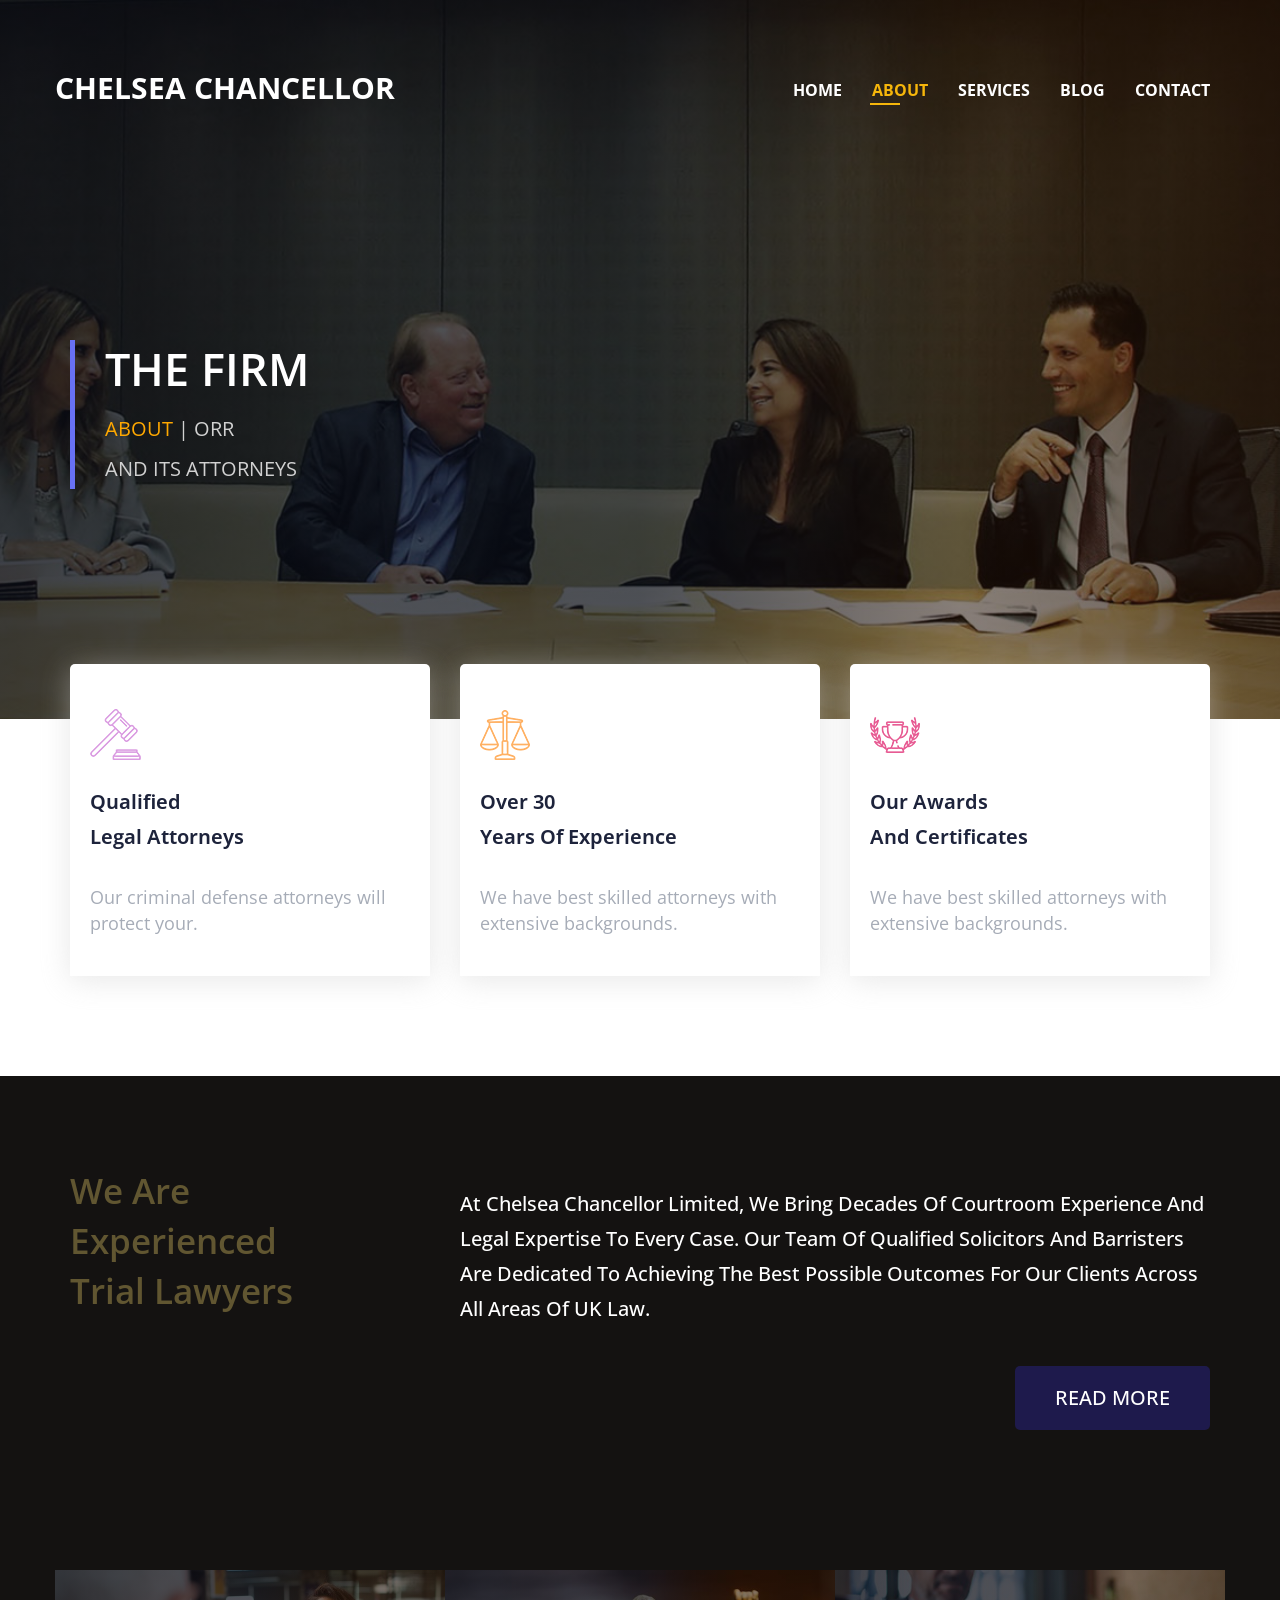
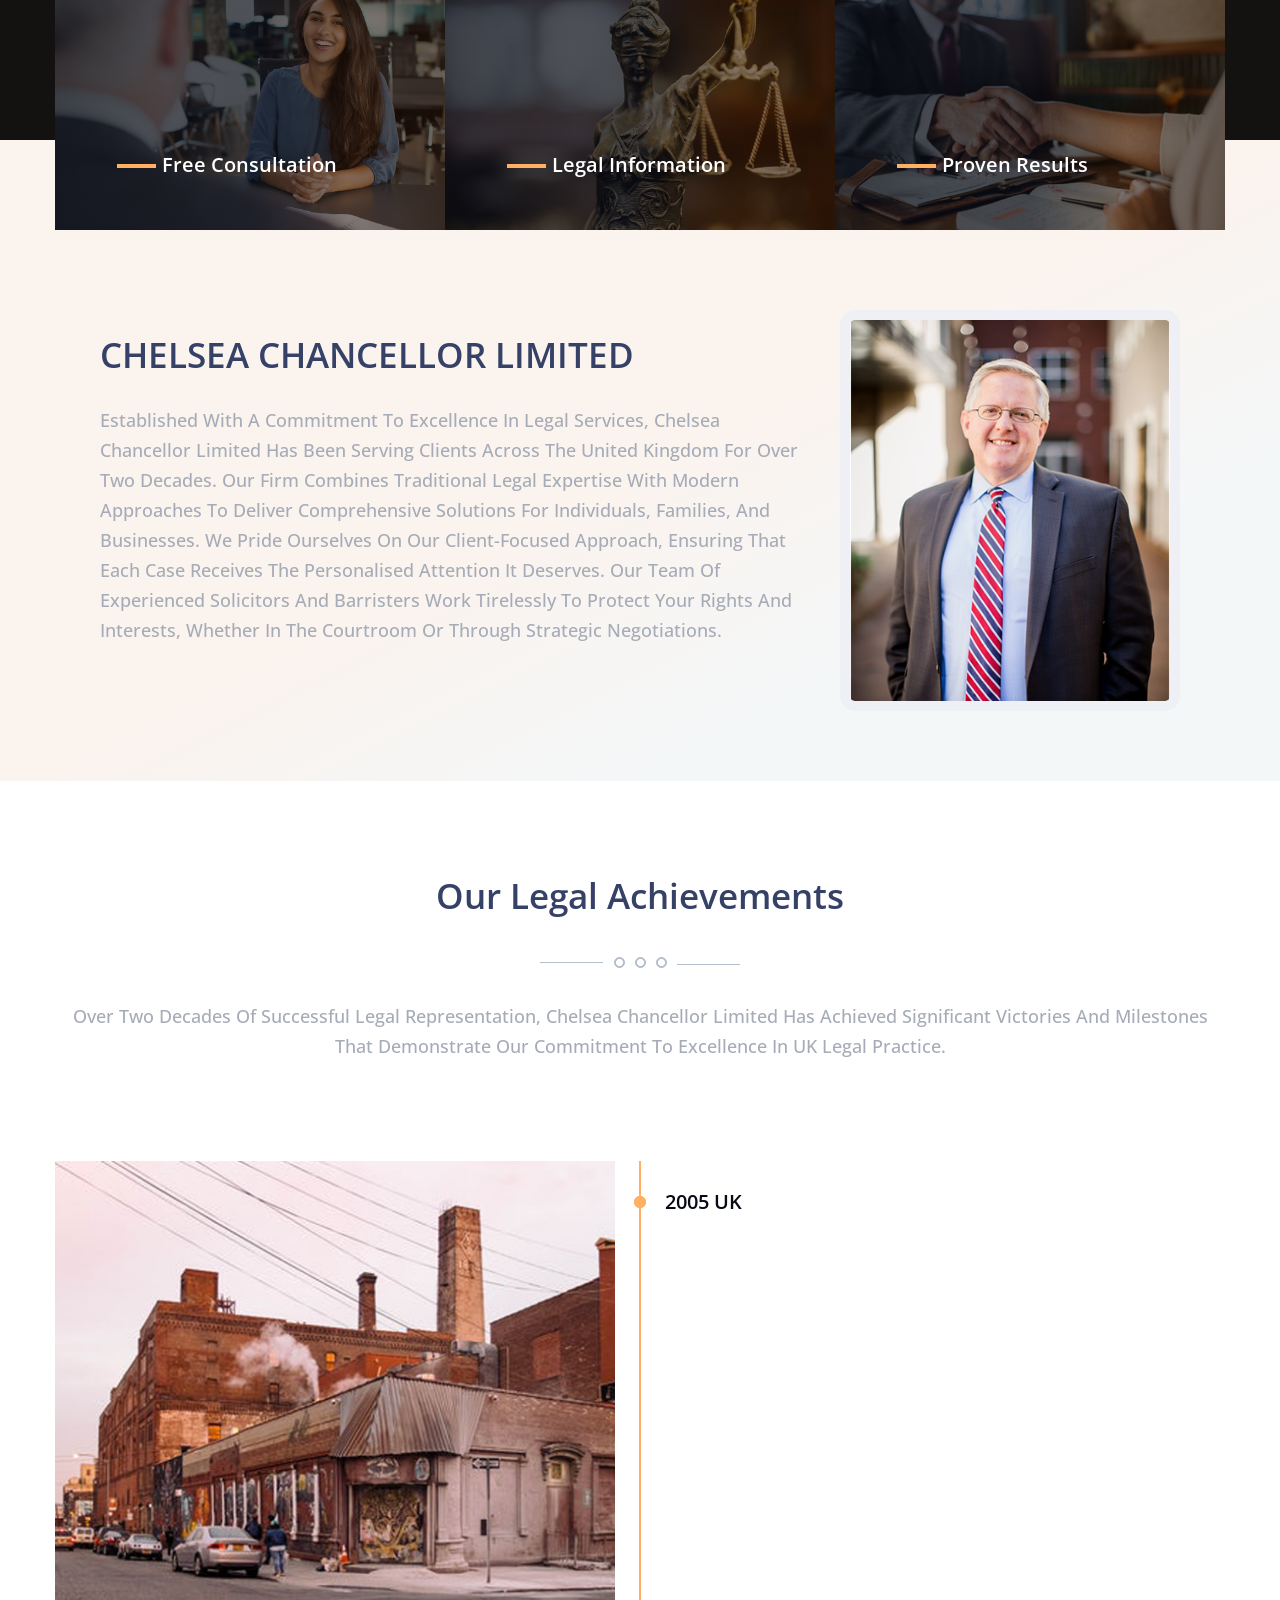
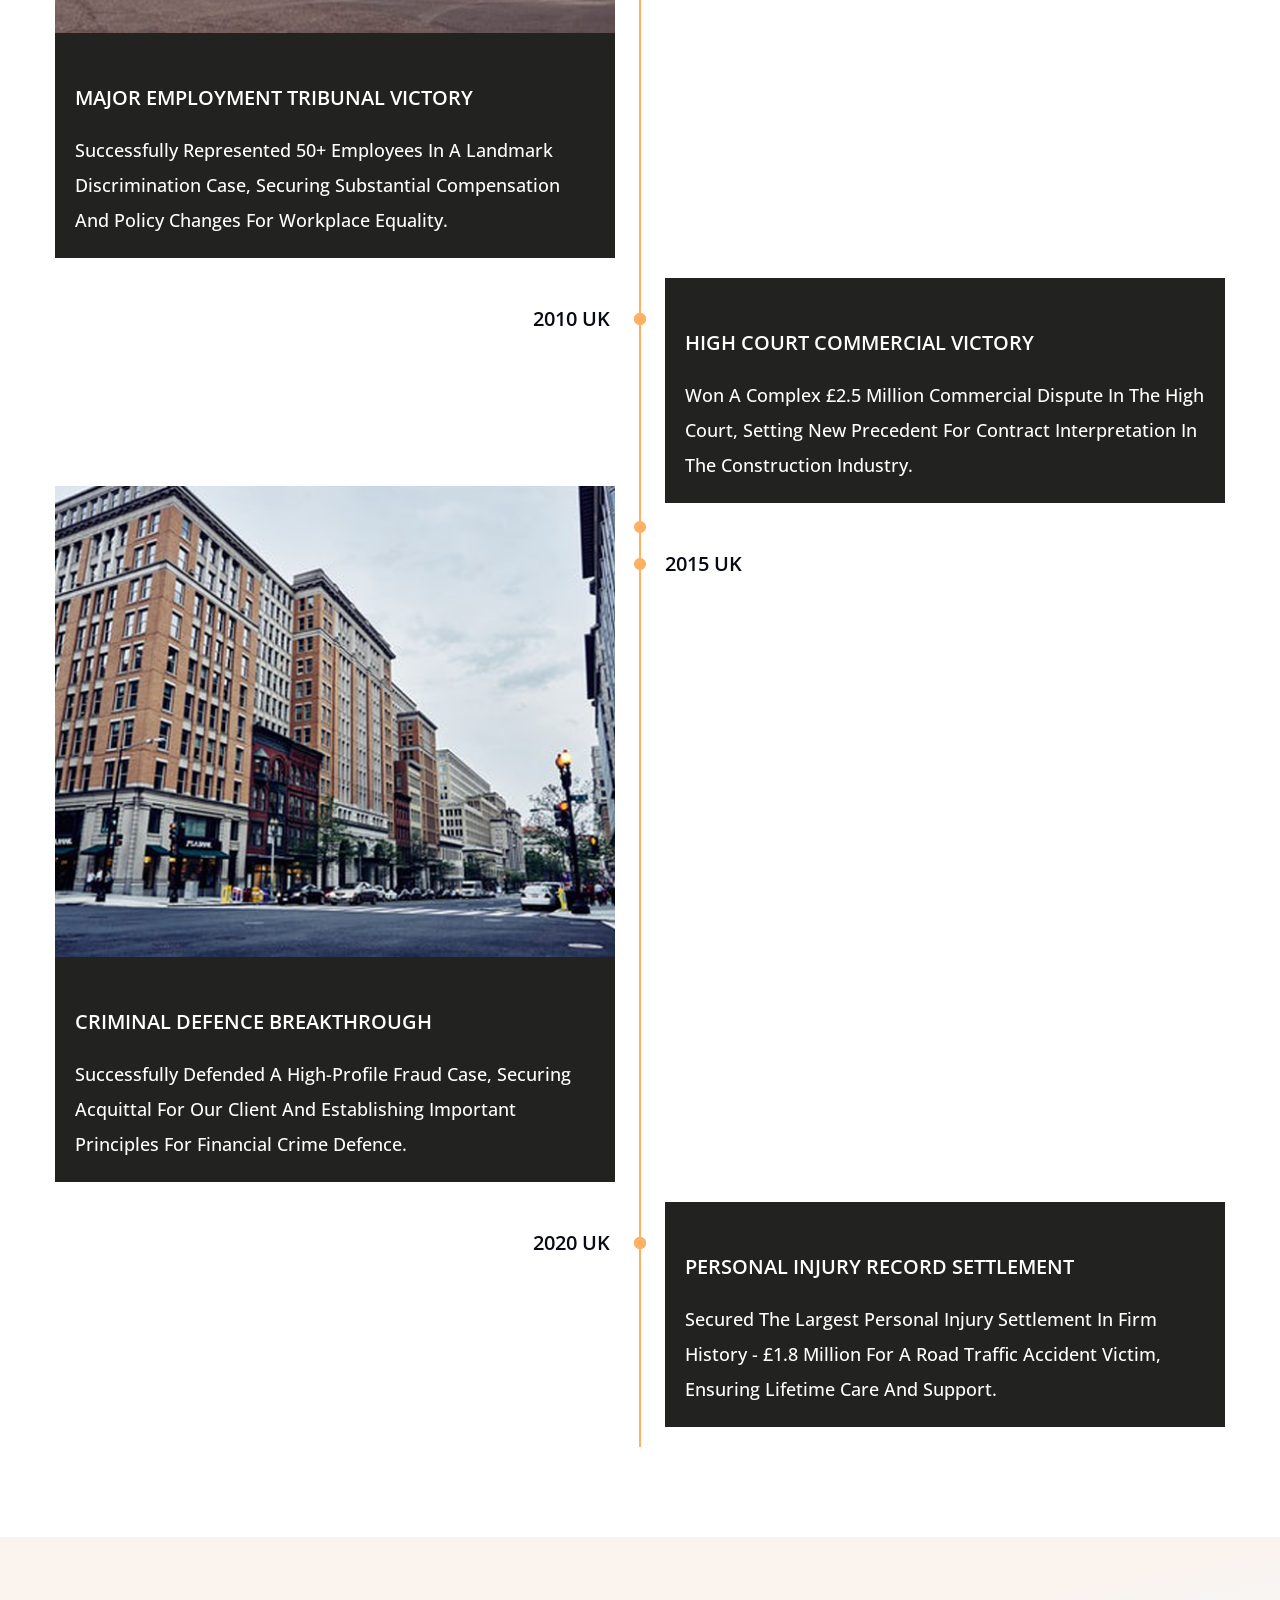
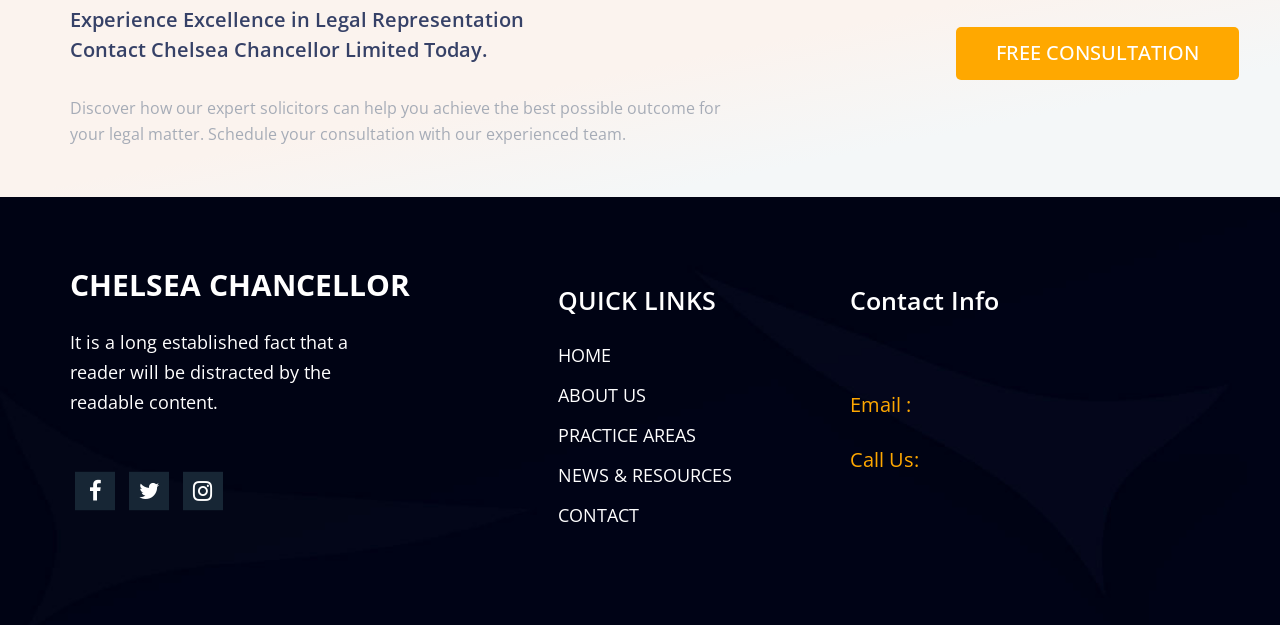
==== commit b62f607d: "25-11-2025" ====
--- a/about.html
+++ b/about.html
@@ -142,7 +142,7 @@
       </div>
       <!-- End About Us Area -->
       <!--start team Area -->
-      <section class="">
+      <!-- <section class="">
          <div class="container">
             <div class="row text-center  ">
                <div class="title wow fadeInUp">
@@ -230,7 +230,7 @@
                </div>
             </div>
          </div>
-      </section>
+      </section> -->
       <!--End team Area -->
       <!-- #The History Us Area Start -->
       <section class="">
--- a/assets/css/style.css
+++ b/assets/css/style.css
@@ -1,4 +1,3 @@
-
 /*Color Variables*/
 ::selection {
     background-color:#99a9bb;
@@ -2599,6 +2598,7 @@
     line-height: 20px;
     color:#555 !important;
 }
+.post-info p
 .post-info p{
     line-height: 20px;
     font-size: 12px;
@@ -3154,3 +3154,127 @@
         font-size: 20px;
     }
 }
+
+/* Why Choose Us Responsive Styles */
+.feature-item {
+    padding: 20px;
+    transition: transform 0.3s ease, box-shadow 0.3s ease;
+    border-radius: 10px;
+    background: rgba(255, 255, 255, 0.1);
+    backdrop-filter: blur(10px);
+    border: 1px solid rgba(255, 255, 255, 0.2);
+    margin-bottom: 30px;
+}
+
+.feature-item:hover {
+    transform: translateY(-10px);
+    box-shadow: 0 15px 35px rgba(0, 0, 0, 0.1);
+}
+
+.feature-icon {
+    display: flex;
+    justify-content: center;
+    align-items: center;
+    margin-bottom: 20px;
+}
+
+.feature-icon img {
+    max-width: 60px;
+    height: auto;
+    transition: transform 0.3s ease;
+}
+
+.feature-item:hover .feature-icon img {
+    transform: scale(1.1);
+}
+
+.feature-title {
+    font-size: 22px;
+    font-weight: 600;
+    color: #333;
+    margin-bottom: 15px;
+    line-height: 1.3;
+}
+
+.feature-desc {
+    font-size: 16px;
+    color: #666;
+    line-height: 1.6;
+    margin-bottom: 0;
+}
+
+.center-logo {
+    max-width: 300px;
+    height: auto;
+    margin: 40px 0;
+}
+
+/* Responsive breakpoints */
+@media (max-width: 991px) {
+    .feature-item {
+        padding: 25px 15px;
+        margin-bottom: 25px;
+    }
+    
+    .feature-title {
+        font-size: 20px;
+    }
+    
+    .center-logo {
+        max-width: 250px;
+        margin: 30px 0;
+    }
+}
+
+@media (max-width: 767px) {
+    .feature-item {
+        padding: 20px 10px;
+        margin-bottom: 20px;
+    }
+    
+    .feature-title {
+        font-size: 18px;
+    }
+    
+    .feature-desc {
+        font-size: 14px;
+    }
+    
+    .center-logo {
+        max-width: 200px;
+        margin: 20px 0;
+    }
+    
+    .feature-icon img {
+        max-width: 50px;
+    }
+}
+
+@media (max-width: 575px) {
+    .feature-item {
+        padding: 15px;
+        margin-bottom: 15px;
+    }
+    
+    .feature-title {
+        font-size: 16px;
+        margin-bottom: 10px;
+    }
+    
+    .feature-desc {
+        font-size: 13px;
+    }
+    
+    .center-logo {
+        max-width: 150px;
+        margin: 15px 0;
+    }
+    
+    .feature-icon img {
+        max-width: 40px;
+    }
+    
+    .bg_gradient_team {
+        padding: 40px 0;
+    }
+}
